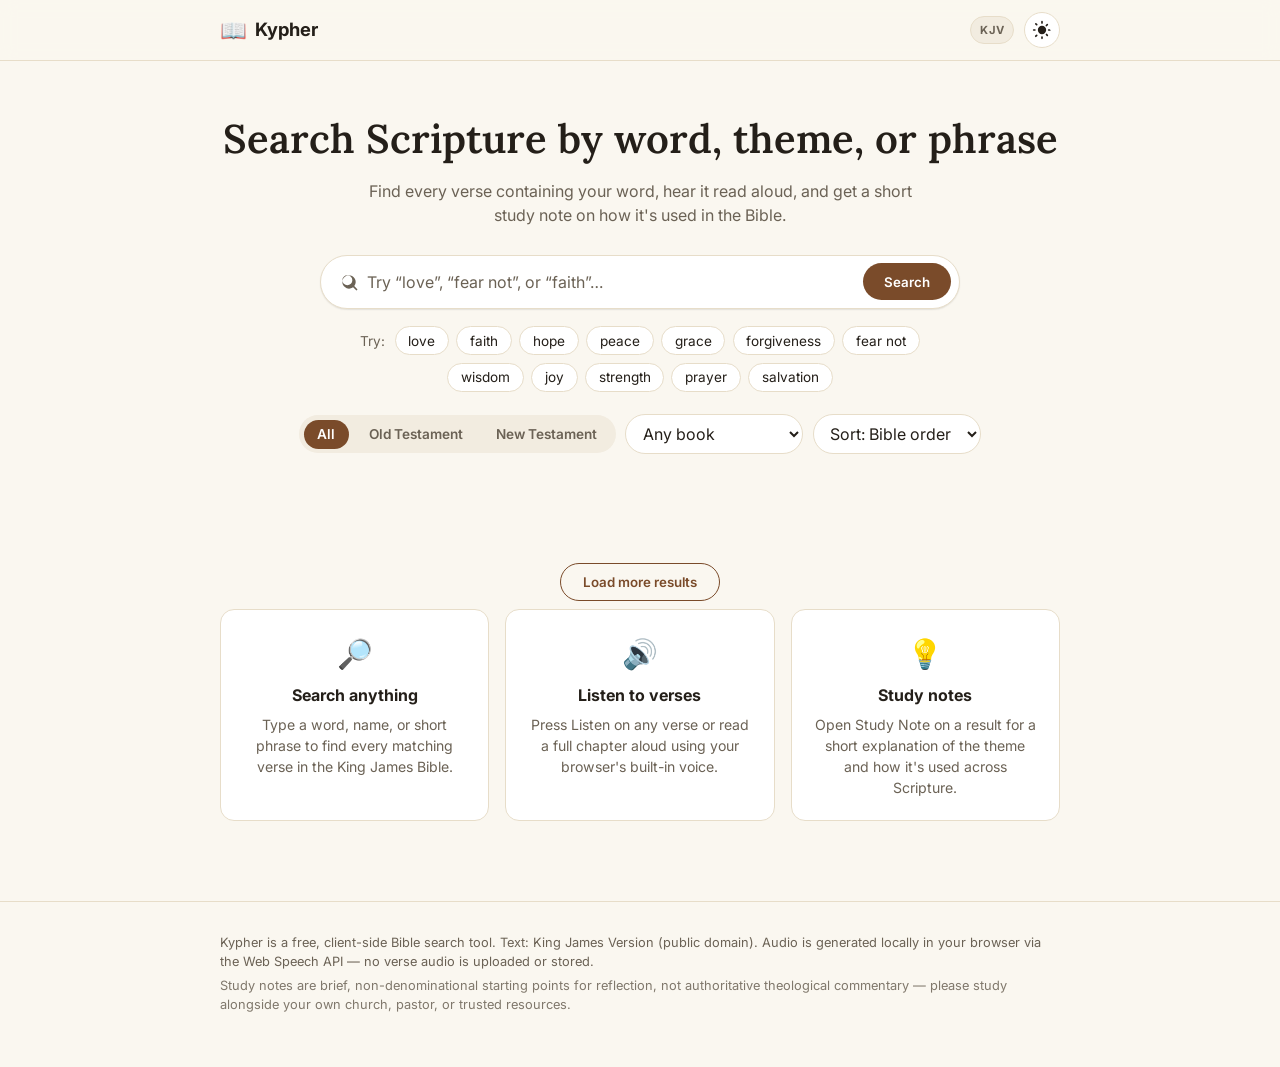
==== index.html @ ade4a8bf "Add Bible search engine web app with audio and study notes Static, client-side site: search the full" ====
<!doctype html>
<html lang="en">
<head>
<meta charset="UTF-8" />
<meta name="viewport" content="width=device-width, initial-scale=1.0" />
<title>Kypher — Bible Search, Read & Study</title>
<meta name="description" content="Search the King James Bible by word or phrase. Read verses in context, listen to them read aloud, and explore themes and study notes." />
<link rel="icon" href="data:image/svg+xml,%3Csvg xmlns='http://www.w3.org/2000/svg' viewBox='0 0 100 100'%3E%3Ctext y='.9em' font-size='90'%3E📖%3C/text%3E%3C/svg%3E" />
<link rel="preconnect" href="https://fonts.googleapis.com" />
<link rel="preconnect" href="https://fonts.gstatic.com" crossorigin />
<link href="https://fonts.googleapis.com/css2?family=Inter:wght@400;500;600;700&family=Lora:ital,wght@0,400;0,500;0,600;1,400&display=swap" rel="stylesheet" />
<link rel="stylesheet" href="styles.css" />
</head>
<body>

<header class="site-header">
  <div class="wrap header-inner">
    <a class="brand" href="#top" aria-label="Kypher home">
      <span class="brand-mark" aria-hidden="true">📖</span>
      <span class="brand-name">Kypher</span>
    </a>
    <div class="header-actions">
      <span class="kjv-badge" title="King James Version, public domain">KJV</span>
      <button id="themeToggle" class="icon-btn" type="button" aria-label="Toggle dark mode" title="Toggle dark mode">
        <svg class="icon-sun" viewBox="0 0 24 24" width="20" height="20" aria-hidden="true"><path fill="currentColor" d="M12 4.5a1 1 0 0 1-1-1V2a1 1 0 1 1 2 0v1.5a1 1 0 0 1-1 1Zm0 15a1 1 0 0 1 1 1V22a1 1 0 1 1-2 0v-1.5a1 1 0 0 1 1-1ZM4.5 12a1 1 0 0 1-1 1H2a1 1 0 1 1 0-2h1.5a1 1 0 0 1 1 1Zm18 0a1 1 0 0 1-1 1h-1.5a1 1 0 1 1 0-2H21a1 1 0 0 1 1 1ZM6.34 6.34a1 1 0 0 1-1.41 0L3.87 5.28a1 1 0 0 1 1.41-1.41l1.06 1.06a1 1 0 0 1 0 1.41Zm12.73 12.73a1 1 0 0 1-1.41 0l-1.06-1.06a1 1 0 0 1 1.41-1.41l1.06 1.06a1 1 0 0 1 0 1.41ZM6.34 17.66a1 1 0 0 1 0 1.41l-1.06 1.06a1 1 0 1 1-1.41-1.41l1.06-1.06a1 1 0 0 1 1.41 0ZM19.07 4.87a1 1 0 0 1 0 1.41l-1.06 1.06a1 1 0 1 1-1.41-1.41l1.06-1.06a1 1 0 0 1 1.41 0ZM12 7a5 5 0 1 1 0 10A5 5 0 0 1 12 7Z"/></svg>
        <svg class="icon-moon" viewBox="0 0 24 24" width="20" height="20" aria-hidden="true"><path fill="currentColor" d="M20.7 14.9a8.6 8.6 0 0 1-10.6-10.6 1 1 0 0 0-1.3-1.2A10.6 10.6 0 1 0 21.9 16.2a1 1 0 0 0-1.2-1.3Z"/></svg>
      </button>
    </div>
  </div>
</header>

<main id="top">
  <section class="hero">
    <div class="wrap">
      <h1>Search Scripture by word, theme, or phrase</h1>
      <p class="hero-sub">Find every verse containing your word, hear it read aloud, and get a short study note on how it's used in the Bible.</p>

      <form id="searchForm" class="search-bar" role="search" autocomplete="off">
        <svg class="search-icon" viewBox="0 0 24 24" width="20" height="20" aria-hidden="true"><path fill="currentColor" d="m21.71 20.29-3.4-3.39A8 8 0 1 0 16.9 18.3l3.39 3.4a1 1 0 0 0 1.42-1.41ZM4 10a6 6 0 1 1 6 6 6 6 0 0 1-6-6Z"/></svg>
        <input id="searchInput" type="text" inputmode="search" placeholder="Try “love”, “fear not”, or “faith”…" aria-label="Search the Bible" />
        <button type="button" id="clearBtn" class="clear-btn" aria-label="Clear search" hidden>✕</button>
        <button type="submit" class="search-btn">Search</button>
      </form>

      <div class="quick-tags" id="quickTags" aria-label="Popular searches">
        <span class="quick-label">Try:</span>
      </div>

      <div class="filters" id="filters">
        <div class="filter-group" role="group" aria-label="Filter by testament">
          <button class="chip is-active" data-testament="ALL" type="button">All</button>
          <button class="chip" data-testament="OT" type="button">Old Testament</button>
          <button class="chip" data-testament="NT" type="button">New Testament</button>
        </div>
        <select id="bookFilter" aria-label="Filter by book">
          <option value="">Any book</option>
        </select>
        <select id="sortOrder" aria-label="Sort results">
          <option value="canon">Sort: Bible order</option>
          <option value="relevance">Sort: Relevance</option>
        </select>
      </div>
    </div>
  </section>

  <section class="results-section">
    <div class="wrap">
      <div id="statusBar" class="status-bar" aria-live="polite"></div>
      <ol id="results" class="results-list"></ol>
      <div id="loadMoreWrap" class="load-more-wrap" hidden>
        <button id="loadMoreBtn" class="btn-outline" type="button">Load more results</button>
      </div>
      <div id="emptyState" class="empty-state" hidden>
        <p>Nothing found for that search yet.</p>
        <p class="empty-sub">Try a shorter word, check spelling, or pick one of the suggestions above.</p>
      </div>
      <div id="introState" class="intro-state">
        <div class="intro-grid">
          <div class="intro-card">
            <span class="intro-icon" aria-hidden="true">🔎</span>
            <h3>Search anything</h3>
            <p>Type a word, name, or short phrase to find every matching verse in the King James Bible.</p>
          </div>
          <div class="intro-card">
            <span class="intro-icon" aria-hidden="true">🔊</span>
            <h3>Listen to verses</h3>
            <p>Press Listen on any verse or read a full chapter aloud using your browser's built-in voice.</p>
          </div>
          <div class="intro-card">
            <span class="intro-icon" aria-hidden="true">💡</span>
            <h3>Study notes</h3>
            <p>Open Study Note on a result for a short explanation of the theme and how it's used across Scripture.</p>
          </div>
        </div>
      </div>
    </div>
  </section>
</main>

<div id="chapterModal" class="modal" hidden aria-hidden="true">
  <div class="modal-backdrop" data-close-modal></div>
  <div class="modal-panel" role="dialog" aria-modal="true" aria-labelledby="chapterModalTitle">
    <div class="modal-header">
      <h2 id="chapterModalTitle">Chapter</h2>
      <div class="modal-header-actions">
        <button id="chapterListenBtn" class="btn-small" type="button">🔊 Read chapter</button>
        <button class="icon-btn" type="button" data-close-modal aria-label="Close">✕</button>
      </div>
    </div>
    <div id="chapterModalBody" class="modal-body"></div>
  </div>
</div>

<div id="audioBar" class="audio-bar" hidden>
  <div class="wrap audio-bar-inner">
    <span class="audio-eq" aria-hidden="true"><i></i><i></i><i></i></span>
    <span id="audioBarLabel" class="audio-bar-label">Reading…</span>
    <div class="audio-bar-controls">
      <label class="rate-label">Speed
        <select id="rateSelect">
          <option value="0.8">0.8×</option>
          <option value="1" selected>1×</option>
          <option value="1.25">1.25×</option>
          <option value="1.5">1.5×</option>
        </select>
      </label>
      <button id="audioStopBtn" class="btn-small" type="button">Stop</button>
    </div>
  </div>
</div>

<footer class="site-footer">
  <div class="wrap">
    <p>Kypher is a free, client-side Bible search tool. Text: King James Version (public domain). Audio is generated locally in your browser via the Web Speech API — no verse audio is uploaded or stored.</p>
    <p class="footer-note">Study notes are brief, non-denominational starting points for reflection, not authoritative theological commentary — please study alongside your own church, pastor, or trusted resources.</p>
  </div>
</footer>

<template id="verseCardTemplate">
  <li class="verse-card">
    <div class="verse-card-head">
      <button class="verse-ref" type="button"></button>
      <span class="verse-genre"></span>
    </div>
    <p class="verse-text"></p>
    <div class="verse-actions">
      <button class="action-btn listen-btn" type="button">
        <span class="action-icon">🔊</span> Listen
      </button>
      <button class="action-btn note-btn" type="button">
        <span class="action-icon">💡</span> Study note
      </button>
      <button class="action-btn context-btn" type="button">
        <span class="action-icon">📖</span> Read chapter
      </button>
      <button class="action-btn copy-btn" type="button">
        <span class="action-icon">⧉</span> Copy
      </button>
    </div>
    <div class="verse-note" hidden></div>
  </li>
</template>

<script src="app.js"></script>
</body>
</html>
---- styles.css ----
/* ---------- Design tokens ---------- */
:root{
  --bg: #faf7f0;
  --bg-elevated: #ffffff;
  --bg-soft: #f2ece0;
  --text: #241f19;
  --text-muted: #6b6255;
  --border: #e7ddc9;
  --accent: #7a4b2a;
  --accent-strong: #5c3618;
  --accent-contrast: #ffffff;
  --highlight-bg: #f7d774;
  --highlight-text: #241f19;
  --chip-bg: #ffffff;
  --chip-active-bg: #7a4b2a;
  --chip-active-text: #ffffff;
  --shadow-sm: 0 1px 2px rgba(36,31,25,0.06), 0 1px 1px rgba(36,31,25,0.04);
  --shadow-md: 0 8px 24px rgba(36,31,25,0.08);
  --radius-sm: 8px;
  --radius-md: 14px;
  --radius-lg: 20px;
  --font-ui: 'Inter', system-ui, -apple-system, Segoe UI, sans-serif;
  --font-serif: 'Lora', Georgia, 'Times New Roman', serif;
}

:root[data-theme="dark"]{
  --bg: #17140f;
  --bg-elevated: #211c15;
  --bg-soft: #2a2318;
  --text: #f2ead9;
  --text-muted: #b6ab97;
  --border: #3a3123;
  --accent: #e0a95f;
  --accent-strong: #f0c37f;
  --accent-contrast: #221a0f;
  --highlight-bg: #a9762a;
  --highlight-text: #fff7e8;
  --chip-bg: #241f16;
  --chip-active-bg: #e0a95f;
  --chip-active-text: #221a0f;
  --shadow-sm: 0 1px 2px rgba(0,0,0,0.3);
  --shadow-md: 0 8px 24px rgba(0,0,0,0.4);
}

@media (prefers-color-scheme: dark){
  :root:not([data-theme="light"]){
    --bg: #17140f;
    --bg-elevated: #211c15;
    --bg-soft: #2a2318;
    --text: #f2ead9;
    --text-muted: #b6ab97;
    --border: #3a3123;
    --accent: #e0a95f;
    --accent-strong: #f0c37f;
    --accent-contrast: #221a0f;
    --highlight-bg: #a9762a;
    --highlight-text: #fff7e8;
    --chip-bg: #241f16;
    --chip-active-bg: #e0a95f;
    --chip-active-text: #221a0f;
    --shadow-sm: 0 1px 2px rgba(0,0,0,0.3);
    --shadow-md: 0 8px 24px rgba(0,0,0,0.4);
  }
}

*, *::before, *::after{ box-sizing: border-box; }
html{ color-scheme: light dark; }
body{
  margin: 0;
  background: var(--bg);
  color: var(--text);
  font-family: var(--font-ui);
  line-height: 1.5;
  -webkit-font-smoothing: antialiased;
}
.wrap{ max-width: 880px; margin: 0 auto; padding: 0 20px; }
img, svg{ display:block; }
button{ font-family: inherit; }
select, input{ font-family: inherit; font-size: inherit; color: inherit; }

/* ---------- Header ---------- */
.site-header{
  position: sticky; top:0; z-index: 40;
  background: color-mix(in srgb, var(--bg) 88%, transparent);
  backdrop-filter: saturate(160%) blur(8px);
  border-bottom: 1px solid var(--border);
}
.header-inner{ display:flex; align-items:center; justify-content:space-between; height: 60px; }
.brand{ display:flex; align-items:center; gap:.5rem; text-decoration:none; color:var(--text); font-weight:700; font-size:1.15rem; }
.brand-mark{ font-size:1.35rem; }
.header-actions{ display:flex; align-items:center; gap:.6rem; }
.kjv-badge{
  font-size: .7rem; font-weight:700; letter-spacing:.04em;
  background: var(--bg-soft); color: var(--text-muted);
  padding: .3rem .55rem; border-radius: 999px; border:1px solid var(--border);
}
.icon-btn{
  display:inline-flex; align-items:center; justify-content:center;
  width:36px; height:36px; border-radius:999px; border:1px solid var(--border);
  background: var(--bg-elevated); color: var(--text); cursor:pointer;
}
.icon-btn:hover{ background: var(--bg-soft); }
.icon-moon{ display:none; }
:root[data-theme="dark"] .icon-sun{ display:none; }
:root[data-theme="dark"] .icon-moon{ display:block; }
@media (prefers-color-scheme: dark){
  :root:not([data-theme="light"]) .icon-sun{ display:none; }
  :root:not([data-theme="light"]) .icon-moon{ display:block; }
}

/* ---------- Hero ---------- */
.hero{ padding: 3rem 0 1.75rem; text-align:center; }
.hero h1{
  font-family: var(--font-serif);
  font-size: clamp(1.7rem, 4vw, 2.5rem);
  margin: 0 0 .6rem;
  font-weight:600;
}
.hero-sub{ color: var(--text-muted); max-width: 560px; margin: 0 auto 1.75rem; }

.search-bar{
  display:flex; align-items:center; gap:.5rem;
  background: var(--bg-elevated); border: 1.5px solid var(--border);
  border-radius: 999px; padding: .4rem .5rem .4rem 1.1rem;
  max-width: 640px; margin: 0 auto; box-shadow: var(--shadow-sm);
  transition: border-color .15s, box-shadow .15s;
}
.search-bar:focus-within{ border-color: var(--accent); box-shadow: 0 0 0 4px color-mix(in srgb, var(--accent) 18%, transparent); }
.search-icon{ color: var(--text-muted); flex-shrink:0; }
#searchInput{
  flex:1; border:none; outline:none; background:transparent; color:var(--text);
  font-size: 1rem; padding: .6rem 0; min-width: 0;
}
#searchInput::placeholder{ color: var(--text-muted); }
.clear-btn{
  border:none; background:var(--bg-soft); color:var(--text-muted); cursor:pointer;
  width:26px; height:26px; border-radius:999px; flex-shrink:0; font-size:.8rem;
}
.search-btn{
  border:none; background: var(--accent); color: var(--accent-contrast);
  font-weight:600; padding: .65rem 1.3rem; border-radius:999px; cursor:pointer;
  flex-shrink:0; transition: background .15s, transform .1s;
}
.search-btn:hover{ background: var(--accent-strong); }
.search-btn:active{ transform: scale(.97); }

.quick-tags{
  display:flex; flex-wrap:wrap; gap:.45rem; justify-content:center;
  align-items:center; margin: 1.1rem auto 0; max-width: 640px;
}
.quick-label{ color: var(--text-muted); font-size:.85rem; margin-right:.15rem; }
.tag-btn{
  border:1px solid var(--border); background: var(--chip-bg); color: var(--text);
  padding: .35rem .8rem; border-radius:999px; font-size:.85rem; cursor:pointer;
  transition: background .15s, border-color .15s;
}
.tag-btn:hover{ border-color: var(--accent); }

.filters{
  display:flex; flex-wrap:wrap; gap:.6rem; justify-content:center; align-items:center;
  margin-top: 1.4rem;
}
.filter-group{ display:flex; gap:.4rem; background: var(--bg-soft); padding:.3rem; border-radius:999px; }
.chip{
  border:none; background:transparent; color: var(--text-muted); font-size:.85rem; font-weight:600;
  padding: .4rem .85rem; border-radius:999px; cursor:pointer; transition: background .15s, color .15s;
}
.chip.is-active{ background: var(--chip-active-bg); color: var(--chip-active-text); }
#bookFilter, #sortOrder{
  border:1px solid var(--border); background:var(--bg-elevated); color:var(--text);
  padding:.5rem .8rem; border-radius:999px; cursor:pointer;
}

/* ---------- Results ---------- */
.results-section{ padding: 1.5rem 0 5rem; min-height: 40vh; }
.status-bar{ color: var(--text-muted); font-size:.9rem; margin-bottom: 1rem; min-height:1.2em; }
.results-list{ list-style:none; margin:0; padding:0; display:flex; flex-direction:column; gap: .9rem; }

.verse-card{
  background: var(--bg-elevated); border:1px solid var(--border); border-radius: var(--radius-md);
  padding: 1.1rem 1.2rem; box-shadow: var(--shadow-sm);
}
.verse-card-head{ display:flex; align-items:center; justify-content:space-between; gap:.5rem; margin-bottom:.4rem; flex-wrap:wrap; }
.verse-ref{
  border:none; background:none; cursor:pointer; padding:0; color: var(--accent);
  font-weight:700; font-size: .95rem; text-decoration:none;
}
.verse-ref:hover{ text-decoration: underline; }
.verse-genre{
  font-size:.7rem; color: var(--text-muted); background: var(--bg-soft);
  padding: .15rem .55rem; border-radius:999px; border:1px solid var(--border);
}
.verse-text{
  font-family: var(--font-serif); font-size: 1.08rem; line-height:1.65; margin: 0 0 .85rem;
}
.verse-text mark{
  background: var(--highlight-bg); color: var(--highlight-text);
  padding: .05em .1em; border-radius: 3px;
}
.verse-actions{ display:flex; flex-wrap:wrap; gap:.5rem; }
.action-btn{
  display:inline-flex; align-items:center; gap:.35rem;
  border:1px solid var(--border); background: var(--bg-soft); color: var(--text);
  padding: .4rem .75rem; border-radius:999px; font-size:.82rem; cursor:pointer;
  transition: background .15s, border-color .15s;
}
.action-btn:hover{ border-color: var(--accent); }
.action-btn.is-active{ background: var(--accent); color: var(--accent-contrast); border-color: var(--accent); }
.action-icon{ font-size: .95em; }

.verse-note{
  margin-top: .9rem; padding: .9rem 1rem; border-radius: var(--radius-sm);
  background: var(--bg-soft); border:1px solid var(--border); font-size:.9rem;
}
.verse-note h4{ margin:0 0 .3rem; font-size:.85rem; text-transform:uppercase; letter-spacing:.03em; color: var(--accent); }
.verse-note p{ margin:.25rem 0; color: var(--text); }
.verse-note .note-crossrefs{ margin-top:.5rem; font-size:.82rem; color: var(--text-muted); }
.verse-note .note-crossrefs button{
  border:none; background:none; color:var(--accent); cursor:pointer; padding:0; font:inherit; text-decoration:underline; margin-right:.5rem;
}

.load-more-wrap{ display:flex; justify-content:center; margin-top: 1.5rem; }
.btn-outline{
  border:1.5px solid var(--accent); background:transparent; color: var(--accent);
  font-weight:600; padding:.6rem 1.4rem; border-radius:999px; cursor:pointer;
}
.btn-outline:hover{ background: color-mix(in srgb, var(--accent) 10%, transparent); }

.empty-state{ text-align:center; padding: 3rem 1rem; color: var(--text-muted); }
.empty-state p{ margin:.25rem 0; }
.empty-sub{ font-size:.9rem; }

.intro-grid{ display:grid; grid-template-columns: repeat(3, 1fr); gap: 1rem; margin-top: .5rem; }
.intro-card{
  background: var(--bg-elevated); border:1px solid var(--border); border-radius: var(--radius-md);
  padding: 1.4rem 1.2rem; text-align:center;
}
.intro-icon{ font-size: 1.8rem; display:block; margin-bottom:.5rem; }
.intro-card h3{ margin:.2rem 0 .4rem; font-size: 1rem; }
.intro-card p{ margin:0; color: var(--text-muted); font-size: .88rem; line-height:1.5; }
@media (max-width: 700px){
  .intro-grid{ grid-template-columns: 1fr; }
}

/* ---------- Modal ---------- */
.modal{ position: fixed; inset:0; z-index:60; display:flex; align-items:flex-end; justify-content:center; }
.modal[hidden]{ display:none; }
@media (min-width: 640px){ .modal{ align-items:center; } }
.modal-backdrop{ position:absolute; inset:0; background: rgba(20,16,10,0.5); }
.modal-panel{
  position:relative; background: var(--bg-elevated); width:100%; max-width: 680px;
  max-height: 85vh; border-radius: var(--radius-lg) var(--radius-lg) 0 0; overflow:hidden;
  display:flex; flex-direction:column; box-shadow: var(--shadow-md);
  animation: modal-in .18s ease-out;
}
@media (min-width: 640px){ .modal-panel{ border-radius: var(--radius-lg); max-height: 80vh; } }
@keyframes modal-in{ from{ opacity:0; transform: translateY(16px); } to{ opacity:1; transform:none; } }
.modal-header{
  display:flex; align-items:center; justify-content:space-between; gap:.5rem;
  padding: 1rem 1.2rem; border-bottom: 1px solid var(--border);
}
.modal-header h2{ margin:0; font-family: var(--font-serif); font-size:1.2rem; }
.modal-header-actions{ display:flex; align-items:center; gap:.5rem; }
.modal-body{ padding: 1.2rem; overflow-y:auto; font-family: var(--font-serif); font-size:1.05rem; line-height:1.75; }
.modal-body .cv{ margin-right:.4em; }
.modal-body .cv sup{ font-family: var(--font-ui); color: var(--text-muted); font-size:.68em; margin-right:.15em; }
.modal-body .cv.is-target mark{ background: var(--highlight-bg); color: var(--highlight-text); border-radius:3px; padding:.05em .1em; }
.btn-small{
  border:1px solid var(--border); background: var(--bg-soft); color: var(--text);
  padding:.4rem .75rem; border-radius:999px; font-size:.8rem; cursor:pointer;
}
.btn-small:hover{ border-color: var(--accent); }

/* ---------- Audio bar ---------- */
.audio-bar{
  position: fixed; left:0; right:0; bottom:0; z-index:50;
  background: var(--accent-strong); color: var(--accent-contrast);
  box-shadow: 0 -4px 16px rgba(0,0,0,0.15);
}
.audio-bar-inner{ display:flex; align-items:center; gap:.8rem; padding: .7rem 20px; }
.audio-eq{ display:inline-flex; align-items:flex-end; gap:2px; height:16px; }
.audio-eq i{ width:3px; background: currentColor; border-radius:2px; animation: eq 0.9s ease-in-out infinite; }
.audio-eq i:nth-child(1){ height:60%; animation-delay:0s; }
.audio-eq i:nth-child(2){ height:100%; animation-delay:.15s; }
.audio-eq i:nth-child(3){ height:40%; animation-delay:.3s; }
@keyframes eq{ 0%,100%{ transform: scaleY(.4); } 50%{ transform: scaleY(1); } }
.audio-bar-label{ flex:1; font-size:.9rem; font-weight:600; white-space:nowrap; overflow:hidden; text-overflow:ellipsis; }
.audio-bar-controls{ display:flex; align-items:center; gap:.7rem; }
.rate-label{ font-size:.8rem; display:flex; align-items:center; gap:.35rem; }
.rate-label select{ border:none; border-radius:6px; padding:.2rem .4rem; }
.audio-bar-controls .btn-small{ background: rgba(255,255,255,0.18); color: inherit; border-color: transparent; }

/* ---------- Footer ---------- */
.site-footer{ border-top:1px solid var(--border); padding: 1.6rem 0 3rem; color: var(--text-muted); font-size:.8rem; }
.site-footer p{ margin:.3rem 0; }
.footer-note{ opacity:.85; }

/* ---------- Misc ---------- */
@media (max-width: 480px){
  .search-bar{ padding-left:.8rem; }
  .search-btn{ padding:.6rem 1rem; }
  .verse-actions{ gap:.4rem; }
  .action-btn{ padding:.35rem .6rem; font-size:.78rem; }
}
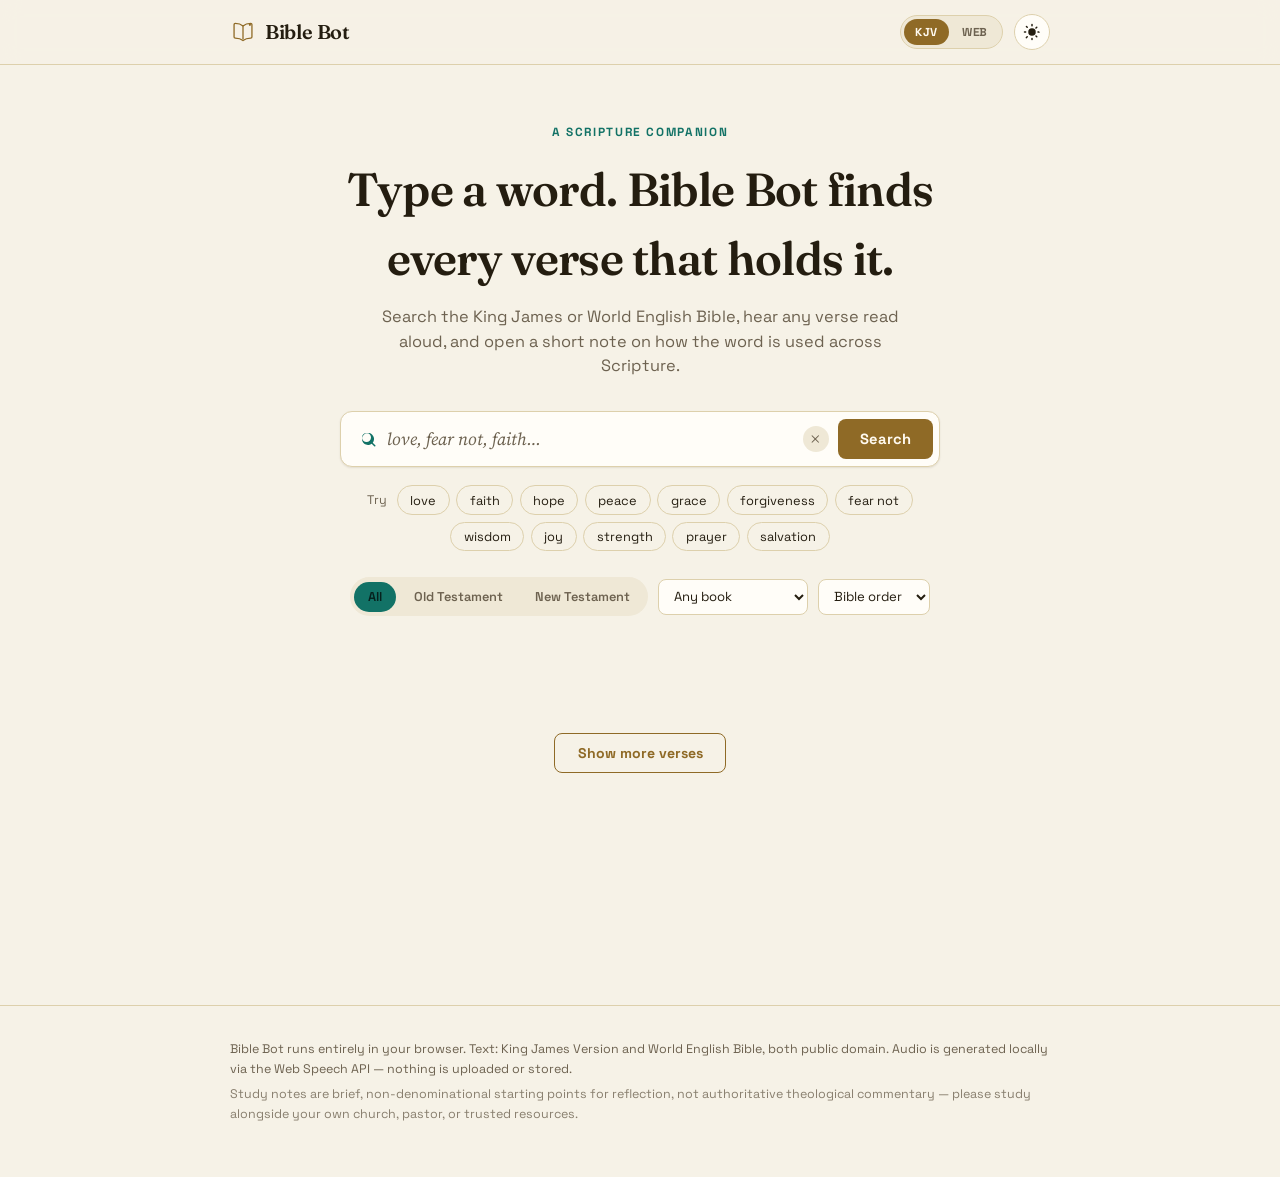
==== commit c7b78dab: "Rebrand to Bible Bot, add WEB translation, redesign UI - Add a translation switcher (KJV / World Eng" ====
--- a/index.html
+++ b/index.html
@@ -3,27 +3,32 @@
 <head>
 <meta charset="UTF-8" />
 <meta name="viewport" content="width=device-width, initial-scale=1.0" />
-<title>Kypher — Bible Search, Read & Study</title>
-<meta name="description" content="Search the King James Bible by word or phrase. Read verses in context, listen to them read aloud, and explore themes and study notes." />
+<title>Bible Bot — Search Scripture, Listen, Understand</title>
+<meta name="description" content="Search the Bible by word or phrase in KJV or WEB. Read verses in context, listen with text-to-speech, and open a study note on the theme behind the word." />
 <link rel="icon" href="data:image/svg+xml,%3Csvg xmlns='http://www.w3.org/2000/svg' viewBox='0 0 100 100'%3E%3Ctext y='.9em' font-size='90'%3E📖%3C/text%3E%3C/svg%3E" />
 <link rel="preconnect" href="https://fonts.googleapis.com" />
 <link rel="preconnect" href="https://fonts.gstatic.com" crossorigin />
-<link href="https://fonts.googleapis.com/css2?family=Inter:wght@400;500;600;700&family=Lora:ital,wght@0,400;0,500;0,600;1,400&display=swap" rel="stylesheet" />
+<link href="https://fonts.googleapis.com/css2?family=Fraunces:ital,wght@0,600;1,500&family=Source+Serif+4:ital,wght@0,400;1,400&family=Space+Grotesk:wght@500;700&display=swap" rel="stylesheet" />
 <link rel="stylesheet" href="styles.css" />
 </head>
 <body>
 
 <header class="site-header">
   <div class="wrap header-inner">
-    <a class="brand" href="#top" aria-label="Kypher home">
-      <span class="brand-mark" aria-hidden="true">📖</span>
-      <span class="brand-name">Kypher</span>
+    <a class="brand" href="#top" aria-label="Bible Bot home">
+      <span class="brand-mark" aria-hidden="true">
+        <svg viewBox="0 0 32 32" width="26" height="26"><path d="M16 8.5c-2.4-2-6-3-9.5-3-1 0-1.5.4-1.5 1.2v15.6c0 .8.6 1.2 1.5 1.2 3.5 0 7.1 1 9.5 3 2.4-2 6-3 9.5-3 .9 0 1.5-.4 1.5-1.2V6.7c0-.8-.5-1.2-1.5-1.2-3.5 0-7.1 1-9.5 3Z" fill="none" stroke="currentColor" stroke-width="1.6" stroke-linejoin="round"/><path d="M16 8.5v16.4" stroke="currentColor" stroke-width="1.6"/><circle cx="24.5" cy="7.2" r="1.4" fill="currentColor"/></svg>
+      </span>
+      <span class="brand-name">Bible Bot</span>
     </a>
     <div class="header-actions">
-      <span class="kjv-badge" title="King James Version, public domain">KJV</span>
+      <div class="translation-toggle" id="translationToggle" role="group" aria-label="Choose translation">
+        <button class="tt-btn is-active" data-translation="kjv" type="button">KJV</button>
+        <button class="tt-btn" data-translation="web" type="button">WEB</button>
+      </div>
       <button id="themeToggle" class="icon-btn" type="button" aria-label="Toggle dark mode" title="Toggle dark mode">
-        <svg class="icon-sun" viewBox="0 0 24 24" width="20" height="20" aria-hidden="true"><path fill="currentColor" d="M12 4.5a1 1 0 0 1-1-1V2a1 1 0 1 1 2 0v1.5a1 1 0 0 1-1 1Zm0 15a1 1 0 0 1 1 1V22a1 1 0 1 1-2 0v-1.5a1 1 0 0 1 1-1ZM4.5 12a1 1 0 0 1-1 1H2a1 1 0 1 1 0-2h1.5a1 1 0 0 1 1 1Zm18 0a1 1 0 0 1-1 1h-1.5a1 1 0 1 1 0-2H21a1 1 0 0 1 1 1ZM6.34 6.34a1 1 0 0 1-1.41 0L3.87 5.28a1 1 0 0 1 1.41-1.41l1.06 1.06a1 1 0 0 1 0 1.41Zm12.73 12.73a1 1 0 0 1-1.41 0l-1.06-1.06a1 1 0 0 1 1.41-1.41l1.06 1.06a1 1 0 0 1 0 1.41ZM6.34 17.66a1 1 0 0 1 0 1.41l-1.06 1.06a1 1 0 1 1-1.41-1.41l1.06-1.06a1 1 0 0 1 1.41 0ZM19.07 4.87a1 1 0 0 1 0 1.41l-1.06 1.06a1 1 0 1 1-1.41-1.41l1.06-1.06a1 1 0 0 1 1.41 0ZM12 7a5 5 0 1 1 0 10A5 5 0 0 1 12 7Z"/></svg>
-        <svg class="icon-moon" viewBox="0 0 24 24" width="20" height="20" aria-hidden="true"><path fill="currentColor" d="M20.7 14.9a8.6 8.6 0 0 1-10.6-10.6 1 1 0 0 0-1.3-1.2A10.6 10.6 0 1 0 21.9 16.2a1 1 0 0 0-1.2-1.3Z"/></svg>
+        <svg class="icon-sun" viewBox="0 0 24 24" width="18" height="18" aria-hidden="true"><path fill="currentColor" d="M12 4.5a1 1 0 0 1-1-1V2a1 1 0 1 1 2 0v1.5a1 1 0 0 1-1 1Zm0 15a1 1 0 0 1 1 1V22a1 1 0 1 1-2 0v-1.5a1 1 0 0 1 1-1ZM4.5 12a1 1 0 0 1-1 1H2a1 1 0 1 1 0-2h1.5a1 1 0 0 1 1 1Zm18 0a1 1 0 0 1-1 1h-1.5a1 1 0 1 1 0-2H21a1 1 0 0 1 1 1ZM6.34 6.34a1 1 0 0 1-1.41 0L3.87 5.28a1 1 0 0 1 1.41-1.41l1.06 1.06a1 1 0 0 1 0 1.41Zm12.73 12.73a1 1 0 0 1-1.41 0l-1.06-1.06a1 1 0 0 1 1.41-1.41l1.06 1.06a1 1 0 0 1 0 1.41ZM6.34 17.66a1 1 0 0 1 0 1.41l-1.06 1.06a1 1 0 1 1-1.41-1.41l1.06-1.06a1 1 0 0 1 1.41 0ZM19.07 4.87a1 1 0 0 1 0 1.41l-1.06 1.06a1 1 0 1 1-1.41-1.41l1.06-1.06a1 1 0 0 1 1.41 0ZM12 7a5 5 0 1 1 0 10A5 5 0 0 1 12 7Z"/></svg>
+        <svg class="icon-moon" viewBox="0 0 24 24" width="18" height="18" aria-hidden="true"><path fill="currentColor" d="M20.7 14.9a8.6 8.6 0 0 1-10.6-10.6 1 1 0 0 0-1.3-1.2A10.6 10.6 0 1 0 21.9 16.2a1 1 0 0 0-1.2-1.3Z"/></svg>
       </button>
     </div>
   </div>
@@ -32,18 +37,21 @@
 <main id="top">
   <section class="hero">
     <div class="wrap">
-      <h1>Search Scripture by word, theme, or phrase</h1>
-      <p class="hero-sub">Find every verse containing your word, hear it read aloud, and get a short study note on how it's used in the Bible.</p>
+      <p class="eyebrow">A scripture companion</p>
+      <h1>Type a word. Bible Bot finds every verse that holds it.</h1>
+      <p class="hero-sub">Search the King James or World English Bible, hear any verse read aloud, and open a short note on how the word is used across Scripture.</p>
 
       <form id="searchForm" class="search-bar" role="search" autocomplete="off">
-        <svg class="search-icon" viewBox="0 0 24 24" width="20" height="20" aria-hidden="true"><path fill="currentColor" d="m21.71 20.29-3.4-3.39A8 8 0 1 0 16.9 18.3l3.39 3.4a1 1 0 0 0 1.42-1.41ZM4 10a6 6 0 1 1 6 6 6 6 0 0 1-6-6Z"/></svg>
-        <input id="searchInput" type="text" inputmode="search" placeholder="Try “love”, “fear not”, or “faith”…" aria-label="Search the Bible" />
-        <button type="button" id="clearBtn" class="clear-btn" aria-label="Clear search" hidden>✕</button>
+        <svg class="search-icon" viewBox="0 0 24 24" width="18" height="18" aria-hidden="true"><path fill="currentColor" d="m21.71 20.29-3.4-3.39A8 8 0 1 0 16.9 18.3l3.39 3.4a1 1 0 0 0 1.42-1.41ZM4 10a6 6 0 1 1 6 6 6 6 0 0 1-6-6Z"/></svg>
+        <input id="searchInput" type="text" inputmode="search" placeholder="love, fear not, faith…" aria-label="Search the Bible" />
+        <button type="button" id="clearBtn" class="clear-btn" aria-label="Clear search" hidden>
+          <svg viewBox="0 0 24 24" width="12" height="12"><path fill="currentColor" d="M18.3 5.71 12 12l6.3 6.29-1.41 1.42L10.59 13.4 4.3 19.71 2.88 18.3 9.17 12 2.88 5.71 4.3 4.29l6.29 6.3 6.3-6.3z"/></svg>
+        </button>
         <button type="submit" class="search-btn">Search</button>
       </form>
 
       <div class="quick-tags" id="quickTags" aria-label="Popular searches">
-        <span class="quick-label">Try:</span>
+        <span class="quick-label">Try</span>
       </div>
 
       <div class="filters" id="filters">
@@ -56,8 +64,8 @@
           <option value="">Any book</option>
         </select>
         <select id="sortOrder" aria-label="Sort results">
-          <option value="canon">Sort: Bible order</option>
-          <option value="relevance">Sort: Relevance</option>
+          <option value="canon">Bible order</option>
+          <option value="relevance">Relevance</option>
         </select>
       </div>
     </div>
@@ -68,30 +76,11 @@
       <div id="statusBar" class="status-bar" aria-live="polite"></div>
       <ol id="results" class="results-list"></ol>
       <div id="loadMoreWrap" class="load-more-wrap" hidden>
-        <button id="loadMoreBtn" class="btn-outline" type="button">Load more results</button>
+        <button id="loadMoreBtn" class="btn-outline" type="button">Show more verses</button>
       </div>
       <div id="emptyState" class="empty-state" hidden>
-        <p>Nothing found for that search yet.</p>
-        <p class="empty-sub">Try a shorter word, check spelling, or pick one of the suggestions above.</p>
-      </div>
-      <div id="introState" class="intro-state">
-        <div class="intro-grid">
-          <div class="intro-card">
-            <span class="intro-icon" aria-hidden="true">🔎</span>
-            <h3>Search anything</h3>
-            <p>Type a word, name, or short phrase to find every matching verse in the King James Bible.</p>
-          </div>
-          <div class="intro-card">
-            <span class="intro-icon" aria-hidden="true">🔊</span>
-            <h3>Listen to verses</h3>
-            <p>Press Listen on any verse or read a full chapter aloud using your browser's built-in voice.</p>
-          </div>
-          <div class="intro-card">
-            <span class="intro-icon" aria-hidden="true">💡</span>
-            <h3>Study notes</h3>
-            <p>Open Study Note on a result for a short explanation of the theme and how it's used across Scripture.</p>
-          </div>
-        </div>
+        <p>Nothing turned up for that search.</p>
+        <p class="empty-sub">Try a shorter word, check the spelling, or pick one of the suggestions above.</p>
       </div>
     </div>
   </section>
@@ -103,8 +92,13 @@
     <div class="modal-header">
       <h2 id="chapterModalTitle">Chapter</h2>
       <div class="modal-header-actions">
-        <button id="chapterListenBtn" class="btn-small" type="button">🔊 Read chapter</button>
-        <button class="icon-btn" type="button" data-close-modal aria-label="Close">✕</button>
+        <button id="chapterListenBtn" class="btn-small" type="button">
+          <svg viewBox="0 0 24 24" width="14" height="14" aria-hidden="true"><path fill="currentColor" d="M3 10v4h4l5 5V5L7 10H3Zm13.5 2a4.5 4.5 0 0 0-2.5-4v8a4.5 4.5 0 0 0 2.5-4Zm-2.5-8.77v2.06a7 7 0 0 1 0 13.42v2.06a9 9 0 0 0 0-17.54Z"/></svg>
+          <span class="label">Read chapter</span>
+        </button>
+        <button class="icon-btn" type="button" data-close-modal aria-label="Close">
+          <svg viewBox="0 0 24 24" width="16" height="16"><path fill="currentColor" d="M18.3 5.71 12 12l6.3 6.29-1.41 1.42L10.59 13.4 4.3 19.71 2.88 18.3 9.17 12 2.88 5.71 4.3 4.29l6.29 6.3 6.3-6.3z"/></svg>
+        </button>
       </div>
     </div>
     <div id="chapterModalBody" class="modal-body"></div>
@@ -131,7 +125,7 @@
 
 <footer class="site-footer">
   <div class="wrap">
-    <p>Kypher is a free, client-side Bible search tool. Text: King James Version (public domain). Audio is generated locally in your browser via the Web Speech API — no verse audio is uploaded or stored.</p>
+    <p>Bible Bot runs entirely in your browser. Text: King James Version and World English Bible, both public domain. Audio is generated locally via the Web Speech API — nothing is uploaded or stored.</p>
     <p class="footer-note">Study notes are brief, non-denominational starting points for reflection, not authoritative theological commentary — please study alongside your own church, pastor, or trusted resources.</p>
   </div>
 </footer>
@@ -145,16 +139,20 @@
     <p class="verse-text"></p>
     <div class="verse-actions">
       <button class="action-btn listen-btn" type="button">
-        <span class="action-icon">🔊</span> Listen
+        <svg class="action-icon" viewBox="0 0 24 24" width="15" height="15" aria-hidden="true"><path fill="currentColor" d="M3 10v4h4l5 5V5L7 10H3Zm13.5 2a4.5 4.5 0 0 0-2.5-4v8a4.5 4.5 0 0 0 2.5-4Z"/></svg>
+        <span class="label">Listen</span>
       </button>
       <button class="action-btn note-btn" type="button">
-        <span class="action-icon">💡</span> Study note
+        <svg class="action-icon" viewBox="0 0 24 24" width="15" height="15" aria-hidden="true"><path fill="currentColor" d="M12 2 3 7v10l9 5 9-5V7l-9-5Zm0 2.3L18.5 8 12 11.7 5.5 8 12 4.3ZM5 9.7l6 3.4v6.8l-6-3.4V9.7Zm14 6.8-6 3.4v-6.8l6-3.4v6.8Z"/></svg>
+        <span class="label">Study note</span>
       </button>
       <button class="action-btn context-btn" type="button">
-        <span class="action-icon">📖</span> Read chapter
+        <svg class="action-icon" viewBox="0 0 24 24" width="15" height="15" aria-hidden="true"><path fill="none" stroke="currentColor" stroke-width="1.6" stroke-linejoin="round" d="M12 6.2c-1.8-1.4-4.4-2.2-7-2.2-.7 0-1 .3-1 .9v11.6c0 .6.3.9 1 .9 2.6 0 5.2.8 7 2.2 1.8-1.4 4.4-2.2 7-2.2.7 0 1-.3 1-.9V4.9c0-.6-.3-.9-1-.9-2.6 0-5.2.8-7 2.2Z"/><path stroke="currentColor" stroke-width="1.6" d="M12 6.2v12.4"/></svg>
+        <span class="label">Read chapter</span>
       </button>
       <button class="action-btn copy-btn" type="button">
-        <span class="action-icon">⧉</span> Copy
+        <svg class="action-icon" viewBox="0 0 24 24" width="15" height="15" aria-hidden="true"><path fill="currentColor" d="M15.5 3h-8A1.5 1.5 0 0 0 6 4.5v12A1.5 1.5 0 0 0 7.5 18h8a1.5 1.5 0 0 0 1.5-1.5v-12A1.5 1.5 0 0 0 15.5 3Zm0 13.5h-8v-12h8v12ZM4 7.5v13A1.5 1.5 0 0 0 5.5 22h9v-1.5h-9v-13H4Z"/></svg>
+        <span class="label">Copy</span>
       </button>
     </div>
     <div class="verse-note" hidden></div>
--- a/styles.css
+++ b/styles.css
@@ -1,70 +1,77 @@
-/* ---------- Design tokens ---------- */
+/* =========================================================
+   Bible Bot — design tokens
+   Concept: "illuminated terminal" — ancient manuscript ink
+   and gold leaf, read by a quietly intelligent companion
+   (signal teal). Dark ground is the primary expression;
+   light ground gets the same care, not an inversion.
+   ========================================================= */
 :root{
-  --bg: #faf7f0;
-  --bg-elevated: #ffffff;
-  --bg-soft: #f2ece0;
-  --text: #241f19;
-  --text-muted: #6b6255;
-  --border: #e7ddc9;
-  --accent: #7a4b2a;
-  --accent-strong: #5c3618;
-  --accent-contrast: #ffffff;
-  --highlight-bg: #f7d774;
-  --highlight-text: #241f19;
-  --chip-bg: #ffffff;
-  --chip-active-bg: #7a4b2a;
-  --chip-active-text: #ffffff;
-  --shadow-sm: 0 1px 2px rgba(36,31,25,0.06), 0 1px 1px rgba(36,31,25,0.04);
-  --shadow-md: 0 8px 24px rgba(36,31,25,0.08);
+  --bg: #12131c;
+  --bg-elevated: #1a1c2a;
+  --bg-soft: #20222f;
+  --bg-soft-2: #262838;
+  --border: #2c2f42;
+  --text: #ece7d9;
+  --text-muted: #9d97ab;
+  --gold: #cda45e;
+  --gold-strong: #e7c584;
+  --gold-contrast: #1a1204;
+  --signal: #5fd0c4;
+  --signal-strong: #85e4d9;
+  --highlight-bg: #cda45e;
+  --highlight-text: #1a1204;
+  --shadow-sm: 0 1px 2px rgba(0,0,0,0.35);
+  --shadow-md: 0 16px 40px rgba(0,0,0,0.45);
   --radius-sm: 8px;
-  --radius-md: 14px;
-  --radius-lg: 20px;
-  --font-ui: 'Inter', system-ui, -apple-system, Segoe UI, sans-serif;
-  --font-serif: 'Lora', Georgia, 'Times New Roman', serif;
-}
-
-:root[data-theme="dark"]{
-  --bg: #17140f;
-  --bg-elevated: #211c15;
-  --bg-soft: #2a2318;
-  --text: #f2ead9;
-  --text-muted: #b6ab97;
-  --border: #3a3123;
-  --accent: #e0a95f;
-  --accent-strong: #f0c37f;
-  --accent-contrast: #221a0f;
-  --highlight-bg: #a9762a;
-  --highlight-text: #fff7e8;
-  --chip-bg: #241f16;
-  --chip-active-bg: #e0a95f;
-  --chip-active-text: #221a0f;
-  --shadow-sm: 0 1px 2px rgba(0,0,0,0.3);
-  --shadow-md: 0 8px 24px rgba(0,0,0,0.4);
-}
-
-@media (prefers-color-scheme: dark){
-  :root:not([data-theme="light"]){
-    --bg: #17140f;
-    --bg-elevated: #211c15;
-    --bg-soft: #2a2318;
-    --text: #f2ead9;
-    --text-muted: #b6ab97;
-    --border: #3a3123;
-    --accent: #e0a95f;
-    --accent-strong: #f0c37f;
-    --accent-contrast: #221a0f;
-    --highlight-bg: #a9762a;
-    --highlight-text: #fff7e8;
-    --chip-bg: #241f16;
-    --chip-active-bg: #e0a95f;
-    --chip-active-text: #221a0f;
-    --shadow-sm: 0 1px 2px rgba(0,0,0,0.3);
-    --shadow-md: 0 8px 24px rgba(0,0,0,0.4);
+  --radius-md: 12px;
+  --radius-lg: 18px;
+  --font-display: 'Fraunces', Georgia, 'Times New Roman', serif;
+  --font-body: 'Source Serif 4', Georgia, 'Times New Roman', serif;
+  --font-ui: 'Space Grotesk', system-ui, -apple-system, Segoe UI, sans-serif;
+}
+
+:root[data-theme="light"]{
+  --bg: #f6f2e7;
+  --bg-elevated: #fffdf8;
+  --bg-soft: #efe8d6;
+  --bg-soft-2: #e6ddc2;
+  --border: #ddd0ac;
+  --text: #241d10;
+  --text-muted: #6d6250;
+  --gold: #8f6a26;
+  --gold-strong: #6e4f18;
+  --gold-contrast: #fffaf0;
+  --signal: #127266;
+  --signal-strong: #0c5a50;
+  --highlight-bg: #f2cf7e;
+  --highlight-text: #241d10;
+  --shadow-sm: 0 1px 2px rgba(60,44,10,0.1);
+  --shadow-md: 0 16px 40px rgba(60,44,10,0.16);
+}
+
+@media (prefers-color-scheme: light){
+  :root:not([data-theme="dark"]){
+    --bg: #f6f2e7;
+    --bg-elevated: #fffdf8;
+    --bg-soft: #efe8d6;
+    --bg-soft-2: #e6ddc2;
+    --border: #ddd0ac;
+    --text: #241d10;
+    --text-muted: #6d6250;
+    --gold: #8f6a26;
+    --gold-strong: #6e4f18;
+    --gold-contrast: #fffaf0;
+    --signal: #127266;
+    --signal-strong: #0c5a50;
+    --highlight-bg: #f2cf7e;
+    --highlight-text: #241d10;
+    --shadow-sm: 0 1px 2px rgba(60,44,10,0.1);
+    --shadow-md: 0 16px 40px rgba(60,44,10,0.16);
   }
 }
 
 *, *::before, *::after{ box-sizing: border-box; }
-html{ color-scheme: light dark; }
+html{ color-scheme: dark light; }
 body{
   margin: 0;
   background: var(--bg);
@@ -72,34 +79,45 @@
   font-family: var(--font-ui);
   line-height: 1.5;
   -webkit-font-smoothing: antialiased;
-}
-.wrap{ max-width: 880px; margin: 0 auto; padding: 0 20px; }
-img, svg{ display:block; }
+  transition: background-color .2s ease, color .2s ease;
+}
+.wrap{ max-width: 860px; margin: 0 auto; padding: 0 20px; }
+svg{ display:block; }
 button{ font-family: inherit; }
 select, input{ font-family: inherit; font-size: inherit; color: inherit; }
+:focus-visible{ outline: 2px solid var(--signal); outline-offset: 2px; }
+@media (prefers-reduced-motion: reduce){
+  *{ animation-duration: 0.001ms !important; animation-iteration-count: 1 !important; transition-duration: 0.001ms !important; }
+}
 
 /* ---------- Header ---------- */
 .site-header{
   position: sticky; top:0; z-index: 40;
-  background: color-mix(in srgb, var(--bg) 88%, transparent);
-  backdrop-filter: saturate(160%) blur(8px);
+  background: color-mix(in srgb, var(--bg) 86%, transparent);
+  backdrop-filter: saturate(160%) blur(10px);
   border-bottom: 1px solid var(--border);
 }
-.header-inner{ display:flex; align-items:center; justify-content:space-between; height: 60px; }
-.brand{ display:flex; align-items:center; gap:.5rem; text-decoration:none; color:var(--text); font-weight:700; font-size:1.15rem; }
-.brand-mark{ font-size:1.35rem; }
-.header-actions{ display:flex; align-items:center; gap:.6rem; }
-.kjv-badge{
-  font-size: .7rem; font-weight:700; letter-spacing:.04em;
-  background: var(--bg-soft); color: var(--text-muted);
-  padding: .3rem .55rem; border-radius: 999px; border:1px solid var(--border);
-}
+.header-inner{ display:flex; align-items:center; justify-content:space-between; height: 64px; gap: 1rem; }
+.brand{ display:flex; align-items:center; gap:.55rem; text-decoration:none; color:var(--text); }
+.brand-mark{ color: var(--gold); display:flex; }
+.brand-name{ font-family: var(--font-display); font-weight: 600; font-size: 1.25rem; letter-spacing: -0.01em; }
+.header-actions{ display:flex; align-items:center; gap:.7rem; }
+
+.translation-toggle{ display:flex; background: var(--bg-soft); border:1px solid var(--border); border-radius: 999px; padding: 3px; gap: 2px; }
+.tt-btn{
+  border:none; background:transparent; color: var(--text-muted); font-family: var(--font-ui);
+  font-weight:700; font-size:.72rem; letter-spacing:.04em; padding: .38rem .7rem; border-radius:999px; cursor:pointer;
+  transition: background .15s, color .15s;
+}
+.tt-btn.is-active{ background: var(--gold); color: var(--gold-contrast); }
+.tt-btn:not(.is-active):hover{ color: var(--text); }
+
 .icon-btn{
   display:inline-flex; align-items:center; justify-content:center;
   width:36px; height:36px; border-radius:999px; border:1px solid var(--border);
-  background: var(--bg-elevated); color: var(--text); cursor:pointer;
-}
-.icon-btn:hover{ background: var(--bg-soft); }
+  background: var(--bg-elevated); color: var(--text); cursor:pointer; flex-shrink:0;
+}
+.icon-btn:hover{ border-color: var(--gold); color: var(--gold); }
 .icon-moon{ display:none; }
 :root[data-theme="dark"] .icon-sun{ display:none; }
 :root[data-theme="dark"] .icon-moon{ display:block; }
@@ -109,144 +127,143 @@
 }
 
 /* ---------- Hero ---------- */
-.hero{ padding: 3rem 0 1.75rem; text-align:center; }
+.hero{ padding: 3.6rem 0 1.8rem; text-align:center; }
+.eyebrow{
+  font-family: var(--font-ui); font-size: .74rem; font-weight:700; letter-spacing:.14em; text-transform:uppercase;
+  color: var(--signal); margin: 0 0 .9rem;
+}
 .hero h1{
-  font-family: var(--font-serif);
-  font-size: clamp(1.7rem, 4vw, 2.5rem);
-  margin: 0 0 .6rem;
-  font-weight:600;
-}
-.hero-sub{ color: var(--text-muted); max-width: 560px; margin: 0 auto 1.75rem; }
+  font-family: var(--font-display);
+  font-size: clamp(1.9rem, 4.6vw, 2.9rem);
+  font-weight: 600;
+  margin: 0 0 .7rem;
+  text-wrap: balance;
+  letter-spacing: -0.015em;
+}
+.hero-sub{ color: var(--text-muted); max-width: 520px; margin: 0 auto 2rem; font-size: 1.02rem; }
 
 .search-bar{
-  display:flex; align-items:center; gap:.5rem;
+  display:flex; align-items:center; gap:.6rem;
   background: var(--bg-elevated); border: 1.5px solid var(--border);
-  border-radius: 999px; padding: .4rem .5rem .4rem 1.1rem;
-  max-width: 640px; margin: 0 auto; box-shadow: var(--shadow-sm);
+  border-radius: var(--radius-md); padding: .3rem .4rem .3rem 1.15rem;
+  max-width: 600px; margin: 0 auto; box-shadow: var(--shadow-sm);
   transition: border-color .15s, box-shadow .15s;
 }
-.search-bar:focus-within{ border-color: var(--accent); box-shadow: 0 0 0 4px color-mix(in srgb, var(--accent) 18%, transparent); }
-.search-icon{ color: var(--text-muted); flex-shrink:0; }
+.search-bar:focus-within{ border-color: var(--gold); box-shadow: 0 0 0 4px color-mix(in srgb, var(--gold) 16%, transparent); }
+.search-icon{ color: var(--signal); flex-shrink:0; }
 #searchInput{
   flex:1; border:none; outline:none; background:transparent; color:var(--text);
-  font-size: 1rem; padding: .6rem 0; min-width: 0;
-}
-#searchInput::placeholder{ color: var(--text-muted); }
+  font-family: var(--font-body); font-size: 1.08rem; padding: .65rem 0; min-width: 0;
+}
+#searchInput::placeholder{ color: var(--text-muted); font-style: italic; }
 .clear-btn{
   border:none; background:var(--bg-soft); color:var(--text-muted); cursor:pointer;
-  width:26px; height:26px; border-radius:999px; flex-shrink:0; font-size:.8rem;
-}
+  display:flex; align-items:center; justify-content:center;
+  width:26px; height:26px; border-radius:999px; flex-shrink:0;
+}
+.clear-btn:hover{ color: var(--text); }
 .search-btn{
-  border:none; background: var(--accent); color: var(--accent-contrast);
-  font-weight:600; padding: .65rem 1.3rem; border-radius:999px; cursor:pointer;
+  border:none; background: var(--gold); color: var(--gold-contrast); font-family: var(--font-ui);
+  font-weight:700; font-size:.92rem; padding: .68rem 1.35rem; border-radius: var(--radius-sm); cursor:pointer;
   flex-shrink:0; transition: background .15s, transform .1s;
 }
-.search-btn:hover{ background: var(--accent-strong); }
+.search-btn:hover{ background: var(--gold-strong); }
 .search-btn:active{ transform: scale(.97); }
 
 .quick-tags{
-  display:flex; flex-wrap:wrap; gap:.45rem; justify-content:center;
-  align-items:center; margin: 1.1rem auto 0; max-width: 640px;
-}
-.quick-label{ color: var(--text-muted); font-size:.85rem; margin-right:.15rem; }
+  display:flex; flex-wrap:wrap; gap:.4rem; justify-content:center;
+  align-items:center; margin: 1.15rem auto 0; max-width: 620px;
+}
+.quick-label{ font-family: var(--font-ui); color: var(--text-muted); font-size:.78rem; margin-right:.2rem; letter-spacing:.03em; }
 .tag-btn{
-  border:1px solid var(--border); background: var(--chip-bg); color: var(--text);
-  padding: .35rem .8rem; border-radius:999px; font-size:.85rem; cursor:pointer;
-  transition: background .15s, border-color .15s;
-}
-.tag-btn:hover{ border-color: var(--accent); }
+  border:1px solid var(--border); background: transparent; color: var(--text);
+  font-family: var(--font-ui); padding: .34rem .78rem; border-radius:999px; font-size:.8rem; cursor:pointer;
+  transition: background .15s, border-color .15s, color .15s;
+}
+.tag-btn:hover{ border-color: var(--gold); color: var(--gold); }
 
 .filters{
   display:flex; flex-wrap:wrap; gap:.6rem; justify-content:center; align-items:center;
-  margin-top: 1.4rem;
-}
-.filter-group{ display:flex; gap:.4rem; background: var(--bg-soft); padding:.3rem; border-radius:999px; }
+  margin-top: 1.6rem;
+}
+.filter-group{ display:flex; gap:.3rem; background: var(--bg-soft); padding:.3rem; border-radius:999px; }
 .chip{
-  border:none; background:transparent; color: var(--text-muted); font-size:.85rem; font-weight:600;
-  padding: .4rem .85rem; border-radius:999px; cursor:pointer; transition: background .15s, color .15s;
-}
-.chip.is-active{ background: var(--chip-active-bg); color: var(--chip-active-text); }
+  border:none; background:transparent; color: var(--text-muted); font-family: var(--font-ui);
+  font-size:.8rem; font-weight:600; padding: .4rem .85rem; border-radius:999px; cursor:pointer;
+  transition: background .15s, color .15s;
+}
+.chip.is-active{ background: var(--signal); color: #06211d; }
 #bookFilter, #sortOrder{
-  border:1px solid var(--border); background:var(--bg-elevated); color:var(--text);
-  padding:.5rem .8rem; border-radius:999px; cursor:pointer;
+  border:1px solid var(--border); background:var(--bg-elevated); color:var(--text); font-family: var(--font-ui);
+  font-size: .82rem; padding:.48rem .7rem; border-radius: var(--radius-sm); cursor:pointer;
 }
 
 /* ---------- Results ---------- */
-.results-section{ padding: 1.5rem 0 5rem; min-height: 40vh; }
-.status-bar{ color: var(--text-muted); font-size:.9rem; margin-bottom: 1rem; min-height:1.2em; }
-.results-list{ list-style:none; margin:0; padding:0; display:flex; flex-direction:column; gap: .9rem; }
+.results-section{ padding: 1.75rem 0 5rem; min-height: 40vh; }
+.status-bar{ color: var(--text-muted); font-family: var(--font-ui); font-size:.85rem; margin-bottom: 1.1rem; min-height:1.2em; }
+.results-list{ list-style:none; margin:0; padding:0; display:flex; flex-direction:column; gap: 1rem; }
 
 .verse-card{
   background: var(--bg-elevated); border:1px solid var(--border); border-radius: var(--radius-md);
-  padding: 1.1rem 1.2rem; box-shadow: var(--shadow-sm);
-}
-.verse-card-head{ display:flex; align-items:center; justify-content:space-between; gap:.5rem; margin-bottom:.4rem; flex-wrap:wrap; }
+  padding: 1.25rem 1.35rem; box-shadow: var(--shadow-sm);
+}
+.verse-card-head{ display:flex; align-items:baseline; justify-content:space-between; gap:.5rem; margin-bottom:.55rem; flex-wrap:wrap; }
 .verse-ref{
-  border:none; background:none; cursor:pointer; padding:0; color: var(--accent);
-  font-weight:700; font-size: .95rem; text-decoration:none;
-}
-.verse-ref:hover{ text-decoration: underline; }
+  border:none; background:none; cursor:pointer; padding:0; color: var(--gold); font-family: var(--font-ui);
+  font-weight:700; font-size: .85rem; letter-spacing:.03em; text-transform:uppercase;
+}
+.verse-ref:hover{ color: var(--gold-strong); text-decoration: underline; text-underline-offset: 3px; }
 .verse-genre{
-  font-size:.7rem; color: var(--text-muted); background: var(--bg-soft);
-  padding: .15rem .55rem; border-radius:999px; border:1px solid var(--border);
+  font-family: var(--font-ui); font-size:.68rem; letter-spacing:.05em; text-transform:uppercase; color: var(--text-muted);
 }
 .verse-text{
-  font-family: var(--font-serif); font-size: 1.08rem; line-height:1.65; margin: 0 0 .85rem;
+  font-family: var(--font-body); font-size: 1.14rem; line-height:1.7; margin: 0 0 1rem;
 }
 .verse-text mark{
   background: var(--highlight-bg); color: var(--highlight-text);
-  padding: .05em .1em; border-radius: 3px;
-}
-.verse-actions{ display:flex; flex-wrap:wrap; gap:.5rem; }
+  padding: .04em .12em; border-radius: 3px;
+}
+.verse-actions{ display:flex; flex-wrap:wrap; align-items:center; gap: 0 .05rem; font-family: var(--font-ui); }
 .action-btn{
   display:inline-flex; align-items:center; gap:.35rem;
-  border:1px solid var(--border); background: var(--bg-soft); color: var(--text);
-  padding: .4rem .75rem; border-radius:999px; font-size:.82rem; cursor:pointer;
-  transition: background .15s, border-color .15s;
-}
-.action-btn:hover{ border-color: var(--accent); }
-.action-btn.is-active{ background: var(--accent); color: var(--accent-contrast); border-color: var(--accent); }
-.action-icon{ font-size: .95em; }
+  border:none; background:none; color: var(--text-muted);
+  padding: .35rem .6rem; border-radius: var(--radius-sm); font-size:.8rem; font-weight:600; cursor:pointer;
+  transition: background .15s, color .15s;
+}
+.action-btn:hover{ background: var(--bg-soft); color: var(--text); }
+.action-icon{ color: var(--signal); flex-shrink:0; }
+.action-btn.is-active{ background: var(--signal); color: #06211d; }
+.action-btn.is-active .action-icon{ color: inherit; }
 
 .verse-note{
-  margin-top: .9rem; padding: .9rem 1rem; border-radius: var(--radius-sm);
-  background: var(--bg-soft); border:1px solid var(--border); font-size:.9rem;
-}
-.verse-note h4{ margin:0 0 .3rem; font-size:.85rem; text-transform:uppercase; letter-spacing:.03em; color: var(--accent); }
-.verse-note p{ margin:.25rem 0; color: var(--text); }
-.verse-note .note-crossrefs{ margin-top:.5rem; font-size:.82rem; color: var(--text-muted); }
+  margin-top: 1rem; padding-top: .9rem; border-top: 1px solid var(--border); font-size:.92rem;
+}
+.verse-note h4{
+  margin:0 0 .5rem; font-family: var(--font-ui); font-size:.72rem; text-transform:uppercase; letter-spacing:.1em;
+  color: var(--signal); font-weight:700;
+}
+.verse-note p{ margin:.35rem 0; color: var(--text); font-family: var(--font-body); font-size: 1.02rem; line-height: 1.6; }
+.verse-note .note-crossrefs{ margin-top:.6rem; font-family: var(--font-ui); font-size:.78rem; color: var(--text-muted); }
 .verse-note .note-crossrefs button{
-  border:none; background:none; color:var(--accent); cursor:pointer; padding:0; font:inherit; text-decoration:underline; margin-right:.5rem;
-}
-
-.load-more-wrap{ display:flex; justify-content:center; margin-top: 1.5rem; }
+  border:none; background:none; color:var(--gold); cursor:pointer; padding:0; font:inherit; text-decoration:underline; text-underline-offset:2px; margin-right:.6rem;
+}
+
+.load-more-wrap{ display:flex; justify-content:center; margin-top: 1.6rem; }
 .btn-outline{
-  border:1.5px solid var(--accent); background:transparent; color: var(--accent);
-  font-weight:600; padding:.6rem 1.4rem; border-radius:999px; cursor:pointer;
-}
-.btn-outline:hover{ background: color-mix(in srgb, var(--accent) 10%, transparent); }
-
-.empty-state{ text-align:center; padding: 3rem 1rem; color: var(--text-muted); }
-.empty-state p{ margin:.25rem 0; }
-.empty-sub{ font-size:.9rem; }
-
-.intro-grid{ display:grid; grid-template-columns: repeat(3, 1fr); gap: 1rem; margin-top: .5rem; }
-.intro-card{
-  background: var(--bg-elevated); border:1px solid var(--border); border-radius: var(--radius-md);
-  padding: 1.4rem 1.2rem; text-align:center;
-}
-.intro-icon{ font-size: 1.8rem; display:block; margin-bottom:.5rem; }
-.intro-card h3{ margin:.2rem 0 .4rem; font-size: 1rem; }
-.intro-card p{ margin:0; color: var(--text-muted); font-size: .88rem; line-height:1.5; }
-@media (max-width: 700px){
-  .intro-grid{ grid-template-columns: 1fr; }
-}
+  border:1.5px solid var(--gold); background:transparent; color: var(--gold); font-family: var(--font-ui);
+  font-weight:700; font-size:.88rem; padding:.62rem 1.4rem; border-radius: var(--radius-sm); cursor:pointer;
+}
+.btn-outline:hover{ background: color-mix(in srgb, var(--gold) 12%, transparent); }
+
+.empty-state{ text-align:center; padding: 3.5rem 1rem; color: var(--text-muted); font-family: var(--font-ui); }
+.empty-state p{ margin:.3rem 0; }
+.empty-sub{ font-size:.88rem; }
 
 /* ---------- Modal ---------- */
 .modal{ position: fixed; inset:0; z-index:60; display:flex; align-items:flex-end; justify-content:center; }
 .modal[hidden]{ display:none; }
 @media (min-width: 640px){ .modal{ align-items:center; } }
-.modal-backdrop{ position:absolute; inset:0; background: rgba(20,16,10,0.5); }
+.modal-backdrop{ position:absolute; inset:0; background: color-mix(in srgb, var(--bg) 70%, black 30%); }
 .modal-panel{
   position:relative; background: var(--bg-elevated); width:100%; max-width: 680px;
   max-height: 85vh; border-radius: var(--radius-lg) var(--radius-lg) 0 0; overflow:hidden;
@@ -257,48 +274,50 @@
 @keyframes modal-in{ from{ opacity:0; transform: translateY(16px); } to{ opacity:1; transform:none; } }
 .modal-header{
   display:flex; align-items:center; justify-content:space-between; gap:.5rem;
-  padding: 1rem 1.2rem; border-bottom: 1px solid var(--border);
-}
-.modal-header h2{ margin:0; font-family: var(--font-serif); font-size:1.2rem; }
+  padding: 1.1rem 1.3rem; border-bottom: 1px solid var(--border);
+}
+.modal-header h2{ margin:0; font-family: var(--font-display); font-weight:600; font-size:1.3rem; }
 .modal-header-actions{ display:flex; align-items:center; gap:.5rem; }
-.modal-body{ padding: 1.2rem; overflow-y:auto; font-family: var(--font-serif); font-size:1.05rem; line-height:1.75; }
+.modal-body{ padding: 1.4rem; overflow-y:auto; font-family: var(--font-body); font-size:1.08rem; line-height:1.8; }
 .modal-body .cv{ margin-right:.4em; }
-.modal-body .cv sup{ font-family: var(--font-ui); color: var(--text-muted); font-size:.68em; margin-right:.15em; }
+.modal-body .cv sup{ font-family: var(--font-ui); color: var(--gold); font-size:.62em; font-weight:700; margin-right:.2em; }
 .modal-body .cv.is-target mark{ background: var(--highlight-bg); color: var(--highlight-text); border-radius:3px; padding:.05em .1em; }
 .btn-small{
-  border:1px solid var(--border); background: var(--bg-soft); color: var(--text);
-  padding:.4rem .75rem; border-radius:999px; font-size:.8rem; cursor:pointer;
-}
-.btn-small:hover{ border-color: var(--accent); }
+  display:inline-flex; align-items:center; gap:.35rem;
+  border:1px solid var(--border); background: var(--bg-soft); color: var(--text); font-family: var(--font-ui);
+  padding:.42rem .75rem; border-radius: var(--radius-sm); font-size:.78rem; font-weight:600; cursor:pointer;
+}
+.btn-small:hover{ border-color: var(--gold); color: var(--gold); }
 
 /* ---------- Audio bar ---------- */
 .audio-bar{
   position: fixed; left:0; right:0; bottom:0; z-index:50;
-  background: var(--accent-strong); color: var(--accent-contrast);
-  box-shadow: 0 -4px 16px rgba(0,0,0,0.15);
-}
-.audio-bar-inner{ display:flex; align-items:center; gap:.8rem; padding: .7rem 20px; }
+  background: var(--bg-elevated); color: var(--text); border-top: 1px solid var(--border);
+  box-shadow: 0 -8px 24px rgba(0,0,0,0.18);
+}
+.audio-bar-inner{ display:flex; align-items:center; gap:.9rem; padding: .75rem 20px; font-family: var(--font-ui); }
 .audio-eq{ display:inline-flex; align-items:flex-end; gap:2px; height:16px; }
-.audio-eq i{ width:3px; background: currentColor; border-radius:2px; animation: eq 0.9s ease-in-out infinite; }
+.audio-eq i{ width:3px; background: var(--gold); border-radius:2px; animation: eq 0.9s ease-in-out infinite; }
 .audio-eq i:nth-child(1){ height:60%; animation-delay:0s; }
 .audio-eq i:nth-child(2){ height:100%; animation-delay:.15s; }
 .audio-eq i:nth-child(3){ height:40%; animation-delay:.3s; }
 @keyframes eq{ 0%,100%{ transform: scaleY(.4); } 50%{ transform: scaleY(1); } }
-.audio-bar-label{ flex:1; font-size:.9rem; font-weight:600; white-space:nowrap; overflow:hidden; text-overflow:ellipsis; }
+.audio-bar-label{ flex:1; font-size:.88rem; font-weight:600; white-space:nowrap; overflow:hidden; text-overflow:ellipsis; color: var(--signal); }
 .audio-bar-controls{ display:flex; align-items:center; gap:.7rem; }
-.rate-label{ font-size:.8rem; display:flex; align-items:center; gap:.35rem; }
-.rate-label select{ border:none; border-radius:6px; padding:.2rem .4rem; }
-.audio-bar-controls .btn-small{ background: rgba(255,255,255,0.18); color: inherit; border-color: transparent; }
+.rate-label{ font-size:.78rem; display:flex; align-items:center; gap:.35rem; color: var(--text-muted); }
+.rate-label select{ border:1px solid var(--border); background: var(--bg-soft); color: var(--text); border-radius:6px; padding:.25rem .4rem; }
 
 /* ---------- Footer ---------- */
-.site-footer{ border-top:1px solid var(--border); padding: 1.6rem 0 3rem; color: var(--text-muted); font-size:.8rem; }
+.site-footer{ border-top:1px solid var(--border); padding: 1.8rem 0 3rem; color: var(--text-muted); font-family: var(--font-ui); font-size:.78rem; line-height:1.6; }
 .site-footer p{ margin:.3rem 0; }
-.footer-note{ opacity:.85; }
-
-/* ---------- Misc ---------- */
+.footer-note{ opacity:.8; }
+
+/* ---------- Responsive ---------- */
 @media (max-width: 480px){
-  .search-bar{ padding-left:.8rem; }
-  .search-btn{ padding:.6rem 1rem; }
-  .verse-actions{ gap:.4rem; }
-  .action-btn{ padding:.35rem .6rem; font-size:.78rem; }
-}
+  .search-bar{ padding-left:.85rem; }
+  .search-btn{ padding:.62rem 1.05rem; }
+  .verse-actions{ gap:0; }
+  .action-btn{ padding:.32rem .5rem; font-size:.76rem; }
+  .header-inner{ height: 58px; }
+  .brand-name{ font-size: 1.08rem; }
+}
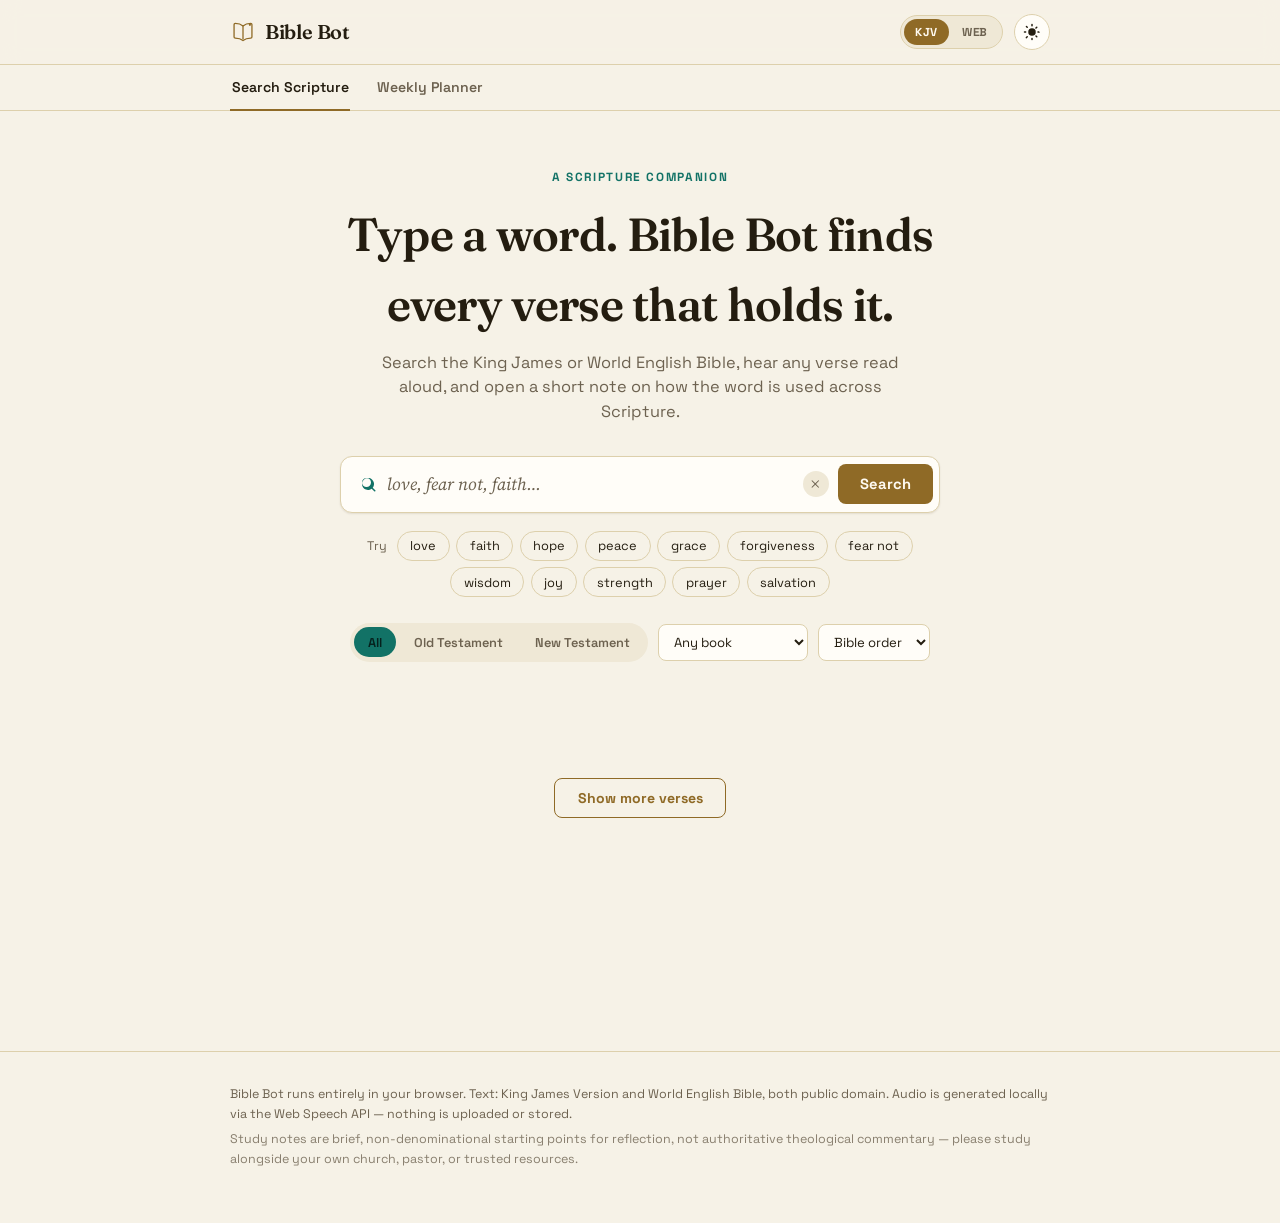
==== commit 99e7d1f1: "Add comfort search, Weekly Planner, and Pastor Planner - Comfort search: typing an emotion (anxious," ====
--- a/index.html
+++ b/index.html
@@ -34,7 +34,15 @@
   </div>
 </header>
 
+<nav class="app-nav" aria-label="Main">
+  <div class="wrap app-nav-inner">
+    <button class="nav-tab is-active" type="button" data-view="search" aria-selected="true">Search Scripture</button>
+    <button class="nav-tab" type="button" data-view="planner" aria-selected="false">Weekly Planner</button>
+  </div>
+</nav>
+
 <main id="top">
+<div id="searchView">
   <section class="hero">
     <div class="wrap">
       <p class="eyebrow">A scripture companion</p>
@@ -73,6 +81,11 @@
 
   <section class="results-section">
     <div class="wrap">
+      <div id="comfortPanel" class="comfort-panel" hidden>
+        <p class="comfort-eyebrow" id="comfortLabel">Comfort</p>
+        <p class="comfort-intro" id="comfortIntro"></p>
+        <ol id="comfortVerses" class="comfort-verse-list results-list"></ol>
+      </div>
       <div id="statusBar" class="status-bar" aria-live="polite"></div>
       <ol id="results" class="results-list"></ol>
       <div id="loadMoreWrap" class="load-more-wrap" hidden>
@@ -84,6 +97,51 @@
       </div>
     </div>
   </section>
+</div>
+
+<div id="plannerView" hidden>
+  <section class="planner-hero">
+    <div class="wrap">
+      <p class="eyebrow">Weekly growth plan</p>
+      <h1>Build a week grounded in Scripture.</h1>
+      <p class="hero-sub">Pick a starting point below. Either way you'll get daily verses, short prayers, a memory verse, and one small action a day — synced to this week's actual dates.</p>
+
+      <div class="planner-mode-toggle" id="plannerModeToggle" role="group" aria-label="Choose planner mode">
+        <button class="tt-btn is-active" data-mode="goal" type="button">My Goal</button>
+        <button class="tt-btn" data-mode="sermon" type="button">Pastor Planner</button>
+      </div>
+
+      <form id="goalForm" class="planner-form">
+        <label class="planner-label" for="goalInput">What do you want to biblically accomplish to grow with God this week?</label>
+        <textarea id="goalInput" class="planner-textarea" rows="2" placeholder="e.g. I want to worry less and trust God more…"></textarea>
+        <div class="quick-tags planner-quick-tags" id="goalQuickTags" aria-label="Suggested goals">
+          <span class="quick-label">Try</span>
+        </div>
+        <button type="submit" class="search-btn planner-submit">Build my week</button>
+      </form>
+
+      <form id="sermonForm" class="planner-form" hidden>
+        <label class="planner-label" for="sermonTopicInput">What did your pastor preach on?</label>
+        <input id="sermonTopicInput" class="planner-input" type="text" placeholder="e.g. Walking by faith, not by sight" />
+        <label class="planner-label" for="sermonVersesInput">What Bible verses did they mention?</label>
+        <input id="sermonVersesInput" class="planner-input" type="text" placeholder="e.g. 2 Corinthians 5:7, Hebrews 11:1" />
+        <label class="planner-label" for="sermonKeywordsInput">What were some keywords they mentioned?</label>
+        <input id="sermonKeywordsInput" class="planner-input" type="text" placeholder="e.g. trust, obedience, uncertainty" />
+        <button type="submit" class="search-btn planner-submit">Build my week</button>
+      </form>
+    </div>
+  </section>
+
+  <section class="plan-section">
+    <div class="wrap">
+      <div id="planEmptyState" class="empty-state">
+        <p>Your plan will show up here.</p>
+        <p class="empty-sub">Answer the prompt above and Bible Bot will lay out the week for you.</p>
+      </div>
+      <div id="planRoot" class="plan-root" hidden></div>
+    </div>
+  </section>
+</div>
 </main>
 
 <div id="chapterModal" class="modal" hidden aria-hidden="true">
--- a/styles.css
+++ b/styles.css
@@ -312,6 +312,114 @@
 .site-footer p{ margin:.3rem 0; }
 .footer-note{ opacity:.8; }
 
+/* ---------- App nav ---------- */
+.app-nav{
+  position: sticky; top: 64px; z-index: 30;
+  background: var(--bg); border-bottom: 1px solid var(--border);
+}
+.app-nav-inner{ display:flex; gap: 1.6rem; }
+.nav-tab{
+  border:none; background:none; color: var(--text-muted); font-family: var(--font-ui);
+  font-weight:600; font-size:.88rem; padding: .8rem .1rem; cursor:pointer;
+  border-bottom: 2px solid transparent; margin-bottom:-1px;
+}
+.nav-tab:hover{ color: var(--text); }
+.nav-tab.is-active{ color: var(--text); border-bottom-color: var(--gold); }
+
+/* ---------- Comfort panel ---------- */
+.comfort-panel{
+  background: color-mix(in srgb, var(--signal) 8%, var(--bg-elevated));
+  border: 1px solid color-mix(in srgb, var(--signal) 35%, var(--border));
+  border-radius: var(--radius-lg); padding: 1.4rem 1.5rem; margin-bottom: 1.75rem;
+}
+.comfort-eyebrow{
+  font-family: var(--font-ui); font-size:.72rem; font-weight:700; letter-spacing:.1em; text-transform:uppercase;
+  color: var(--signal); margin: 0 0 .5rem;
+}
+.comfort-intro{ font-family: var(--font-body); font-size: 1.05rem; line-height:1.6; margin: 0 0 1.1rem; }
+.comfort-verse-list{ gap: .8rem; }
+.comfort-verse-list .verse-card{ background: var(--bg); }
+
+/* ---------- Planner ---------- */
+.planner-hero{ padding: 3.6rem 0 1.8rem; text-align:center; }
+.planner-mode-toggle{ display:inline-flex; background: var(--bg-soft); border:1px solid var(--border); border-radius: 999px; padding: 3px; gap: 2px; margin-bottom: 1.6rem; }
+.planner-form{ max-width: 560px; margin: 0 auto; display:flex; flex-direction:column; gap: .7rem; text-align:left; }
+.planner-label{ font-family: var(--font-ui); font-size:.85rem; font-weight:600; color: var(--text); }
+.planner-textarea, .planner-input{
+  width:100%; border: 1.5px solid var(--border); background: var(--bg-elevated); color: var(--text);
+  font-family: var(--font-body); font-size: 1.02rem; padding: .75rem .9rem; border-radius: var(--radius-md);
+  resize: vertical; transition: border-color .15s, box-shadow .15s;
+}
+.planner-textarea:focus, .planner-input:focus{
+  outline:none; border-color: var(--gold); box-shadow: 0 0 0 4px color-mix(in srgb, var(--gold) 16%, transparent);
+}
+.planner-quick-tags{ justify-content:flex-start; margin: 0; }
+.planner-submit{ align-self:flex-start; margin-top:.3rem; }
+
+.plan-section{ padding: 1rem 0 5rem; min-height: 30vh; }
+.plan-card{
+  background: var(--bg-elevated); border:1px solid var(--border); border-radius: var(--radius-lg);
+  padding: 1.6rem 1.7rem; box-shadow: var(--shadow-sm);
+}
+.plan-card-head{ margin-bottom: 1rem; }
+.plan-source{ font-family: var(--font-ui); font-size:.78rem; font-weight:700; letter-spacing:.05em; text-transform:uppercase; color: var(--signal); margin: 0 0 .4rem; }
+.plan-title{ font-family: var(--font-display); font-weight:600; font-size: clamp(1.4rem, 3vw, 1.8rem); margin: 0 0 .3rem; text-wrap: balance; }
+.plan-range{ font-family: var(--font-ui); font-size:.85rem; color: var(--text-muted); margin:0; }
+.plan-intro{ font-family: var(--font-body); font-size: 1.05rem; line-height:1.65; margin: 1rem 0 1.4rem; }
+
+.memory-verse-box{
+  background: color-mix(in srgb, var(--gold) 10%, var(--bg-soft)); border: 1px solid color-mix(in srgb, var(--gold) 35%, var(--border));
+  border-radius: var(--radius-md); padding: 1.1rem 1.3rem; margin-bottom: 1.4rem;
+}
+.mv-label{ font-family: var(--font-ui); font-size:.72rem; font-weight:700; letter-spacing:.08em; text-transform:uppercase; color: var(--gold); margin:0 0 .4rem; }
+.mv-ref{ font-family: var(--font-ui); font-weight:700; font-size:.85rem; color: var(--text); margin: 0 0 .3rem; }
+.mv-text{ font-family: var(--font-display); font-style: italic; font-weight:500; font-size: 1.2rem; line-height:1.55; margin: 0 0 .8rem; }
+
+.plan-progress{ display:flex; align-items:center; gap: .8rem; margin-bottom: 1.3rem; }
+.plan-progress-bar{ flex:1; height: 8px; background: var(--bg-soft); border-radius:999px; overflow:hidden; }
+.plan-progress-fill{ height:100%; background: var(--signal); border-radius:999px; transition: width .25s ease; }
+.plan-progress-label{ font-family: var(--font-ui); font-size:.78rem; color: var(--text-muted); white-space:nowrap; font-variant-numeric: tabular-nums; }
+
+.plan-toolbar{ display:flex; flex-wrap:wrap; gap:.5rem; margin-bottom: 1.5rem; }
+
+.plan-days{ list-style:none; margin:0; padding:0; display:flex; flex-direction:column; gap:.6rem; }
+.plan-day{ border: 1px solid var(--border); border-radius: var(--radius-md); background: var(--bg); overflow:hidden; }
+.plan-day.is-today{ border-color: var(--gold); }
+.plan-day-head{
+  width:100%; display:flex; align-items:center; gap:.6rem; text-align:left;
+  border:none; background:none; color: var(--text); cursor:pointer; padding: .85rem 1rem; font-family: var(--font-ui);
+}
+.plan-day-date{ font-size:.78rem; font-weight:700; color: var(--text-muted); min-width: 92px; font-variant-numeric: tabular-nums; }
+.plan-day-focus{ flex:1; font-size:.95rem; font-weight:600; }
+.today-badge{ background: var(--gold); color: var(--gold-contrast); font-size:.68rem; font-weight:700; letter-spacing:.04em; text-transform:uppercase; padding: .18rem .5rem; border-radius:999px; }
+.sermon-badge{ background: var(--signal); color: #06211d; font-size:.66rem; font-weight:700; letter-spacing:.03em; padding: .18rem .5rem; border-radius:999px; }
+.plan-chev{ color: var(--text-muted); transition: transform .15s; flex-shrink:0; }
+.plan-day-head[aria-expanded="true"] .plan-chev{ transform: rotate(180deg); }
+.plan-day.is-done .plan-day-focus::after{ content: " ✓"; color: var(--signal); }
+
+.plan-day-body{ padding: 0 1.1rem 1.1rem; }
+.plan-day-ref{ font-family: var(--font-ui); font-weight:700; font-size:.8rem; color: var(--gold); margin: 0 0 .3rem; }
+.plan-day-verse{ font-family: var(--font-body); font-size: 1.05rem; line-height:1.65; margin: 0 0 .7rem; }
+.plan-day-reflection{ font-family: var(--font-body); font-size: .98rem; line-height:1.6; color: var(--text); margin: .8rem 0 .5rem; }
+.plan-day-prayer{ font-family: var(--font-body); font-size: .98rem; line-height:1.6; color: var(--text); margin: 0 0 .8rem; }
+.plan-day-action{
+  display:flex; align-items:flex-start; gap:.6rem; font-family: var(--font-ui); font-size:.9rem;
+  background: var(--bg-soft); border-radius: var(--radius-sm); padding: .7rem .8rem; cursor:pointer;
+}
+.plan-day-checkbox{ margin-top:.15rem; width:16px; height:16px; accent-color: var(--signal); flex-shrink:0; cursor:pointer; }
+
+/* ---------- Print (weekly plan → PDF) ---------- */
+@media print{
+  body *{ visibility: hidden; }
+  #printArea, #printArea *{ visibility: visible; }
+  #printArea{ position: absolute; top: 0; left: 0; width: 100%; border:none; box-shadow:none; padding: 0; }
+  .plan-day-body{ display:block !important; }
+  .plan-day{ break-inside: avoid; page-break-inside: avoid; border-color:#999; }
+  .plan-day-head{ cursor:default; }
+  .plan-chev, .plan-day-listen, .mv-listen-btn, .plan-toolbar, .plan-progress{ display:none !important; }
+  .memory-verse-box{ border-color:#999; }
+}
+
 /* ---------- Responsive ---------- */
 @media (max-width: 480px){
   .search-bar{ padding-left:.85rem; }
@@ -320,4 +428,6 @@
   .action-btn{ padding:.32rem .5rem; font-size:.76rem; }
   .header-inner{ height: 58px; }
   .brand-name{ font-size: 1.08rem; }
-}
+  .plan-day-date{ min-width: 0; }
+  .plan-day-head{ flex-wrap: wrap; }
+}
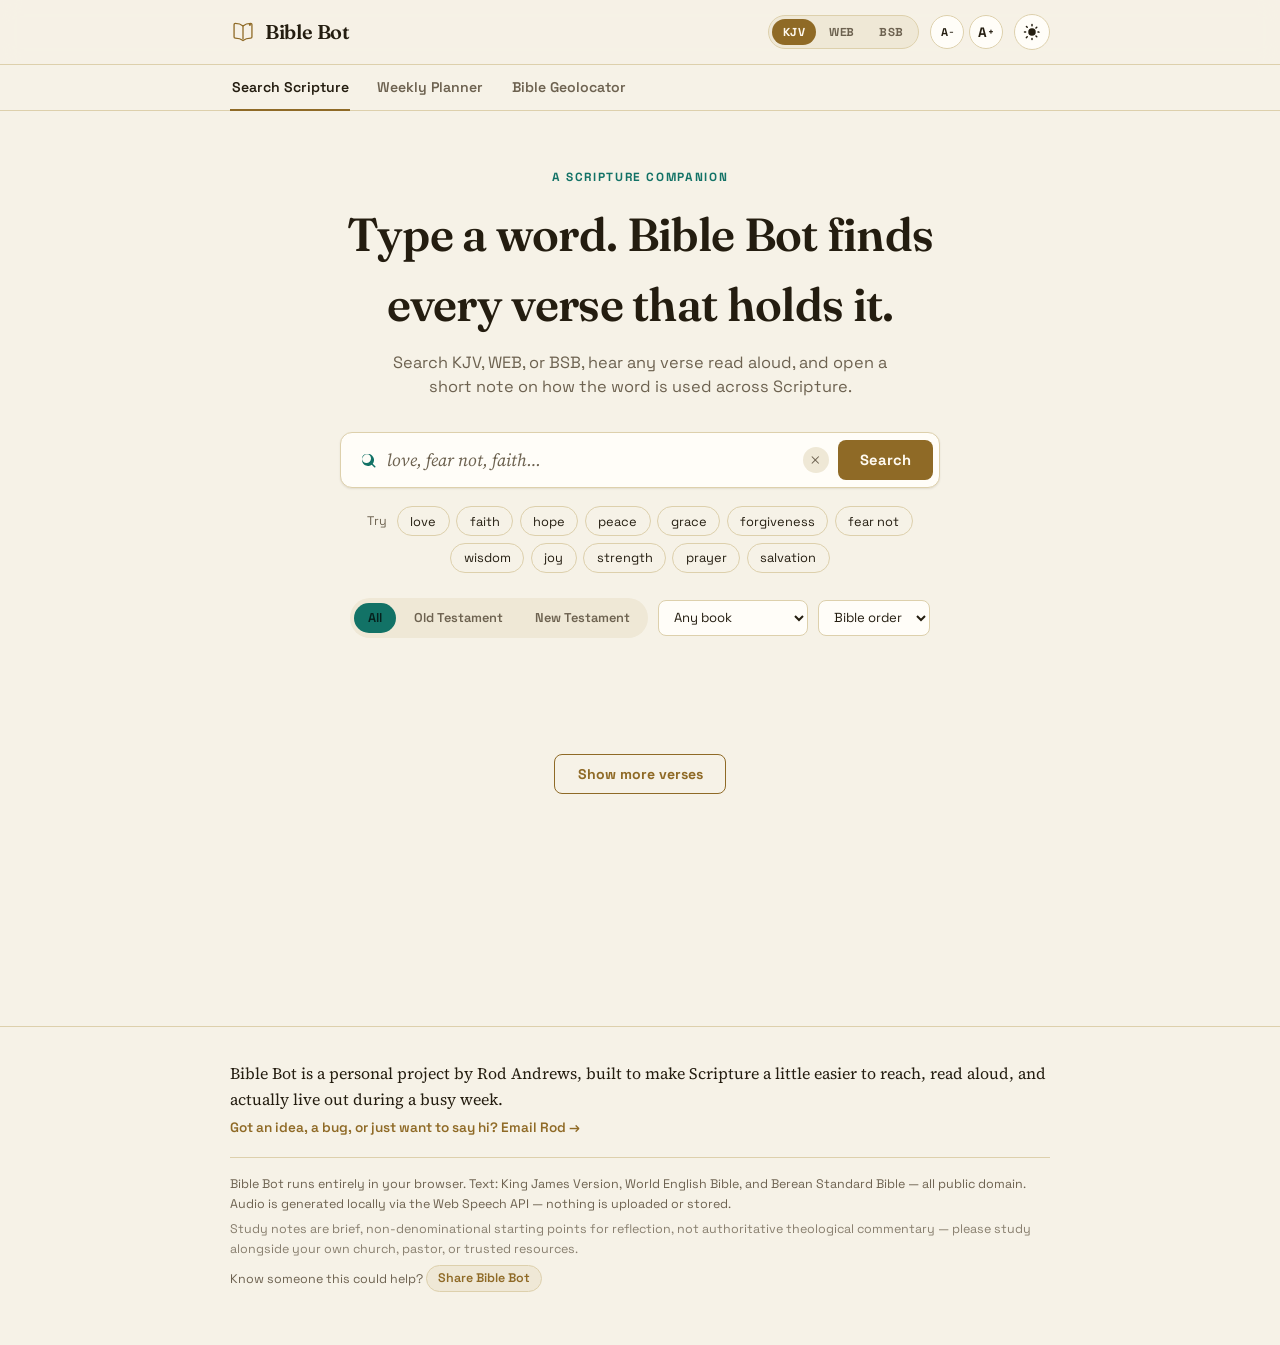
==== commit a18dbd22: "Add BSB translation, Bible Geolocator, PWA/SEO, and sharing tools - Add the Berean Standard Bible as" ====
--- a/index.html
+++ b/index.html
@@ -3,13 +3,52 @@
 <head>
 <meta charset="UTF-8" />
 <meta name="viewport" content="width=device-width, initial-scale=1.0" />
-<title>Bible Bot — Search Scripture, Listen, Understand</title>
-<meta name="description" content="Search the Bible by word or phrase in KJV or WEB. Read verses in context, listen with text-to-speech, and open a study note on the theme behind the word." />
+<title>Bible Bot — Search Scripture, Listen, and Build a Weekly Plan</title>
+<meta name="description" content="Search the Bible by word, feeling, or place across KJV, WEB, and BSB. Listen to any verse, build a weekly growth plan from a goal or a sermon, and explore Scripture by ancient geography — free, and works on any device." />
+<meta name="keywords" content="bible search, bible app, weekly bible plan, bible verses by feeling, bible verses by topic, sermon notes, bible geography, KJV, BSB, WEB bible" />
+<link rel="canonical" href="https://kypher.io/" />
+<meta name="robots" content="index, follow" />
+<meta name="author" content="Rod Andrews" />
+
+<meta property="og:type" content="website" />
+<meta property="og:site_name" content="Bible Bot" />
+<meta property="og:title" content="Bible Bot — Search Scripture, Listen, and Build a Weekly Plan" />
+<meta property="og:description" content="Free Bible search with audio, a weekly growth planner built from your goals or your pastor's sermon, and a map to explore verses by ancient geography." />
+<meta property="og:url" content="https://kypher.io/" />
+<meta property="og:image" content="https://kypher.io/social-card.png" />
+<meta property="og:image:width" content="1200" />
+<meta property="og:image:height" content="630" />
+<meta name="twitter:card" content="summary_large_image" />
+<meta name="twitter:title" content="Bible Bot — Search Scripture, Listen, and Build a Weekly Plan" />
+<meta name="twitter:description" content="Free Bible search with audio, a weekly growth planner built from your goals or a sermon, and verses by ancient geography." />
+<meta name="twitter:image" content="https://kypher.io/social-card.png" />
+
 <link rel="icon" href="data:image/svg+xml,%3Csvg xmlns='http://www.w3.org/2000/svg' viewBox='0 0 100 100'%3E%3Ctext y='.9em' font-size='90'%3E📖%3C/text%3E%3C/svg%3E" />
+<link rel="apple-touch-icon" href="icons/icon-192.png" />
+<link rel="manifest" href="manifest.json" />
+<meta name="theme-color" content="#12131c" media="(prefers-color-scheme: dark)" />
+<meta name="theme-color" content="#f6f2e7" media="(prefers-color-scheme: light)" />
+<meta name="apple-mobile-web-app-capable" content="yes" />
+<meta name="apple-mobile-web-app-status-bar-style" content="black-translucent" />
+<meta name="apple-mobile-web-app-title" content="Bible Bot" />
+
 <link rel="preconnect" href="https://fonts.googleapis.com" />
 <link rel="preconnect" href="https://fonts.gstatic.com" crossorigin />
 <link href="https://fonts.googleapis.com/css2?family=Fraunces:ital,wght@0,600;1,500&family=Source+Serif+4:ital,wght@0,400;1,400&family=Space+Grotesk:wght@500;700&display=swap" rel="stylesheet" />
 <link rel="stylesheet" href="styles.css" />
+<script type="application/ld+json">
+{
+  "@context": "https://schema.org",
+  "@type": "WebApplication",
+  "name": "Bible Bot",
+  "url": "https://kypher.io/",
+  "description": "Free Bible search with audio, a weekly growth planner built from a goal or a sermon, and verses explored by ancient geography.",
+  "applicationCategory": "LifestyleApplication",
+  "operatingSystem": "Any",
+  "offers": { "@type": "Offer", "price": "0", "priceCurrency": "USD" },
+  "author": { "@type": "Person", "name": "Rod Andrews" }
+}
+</script>
 </head>
 <body>
 
@@ -23,8 +62,13 @@
     </a>
     <div class="header-actions">
       <div class="translation-toggle" id="translationToggle" role="group" aria-label="Choose translation">
-        <button class="tt-btn is-active" data-translation="kjv" type="button">KJV</button>
-        <button class="tt-btn" data-translation="web" type="button">WEB</button>
+        <button class="tt-btn is-active" data-translation="kjv" type="button" title="King James Version">KJV</button>
+        <button class="tt-btn" data-translation="web" type="button" title="World English Bible">WEB</button>
+        <button class="tt-btn" data-translation="bsb" type="button" title="Berean Standard Bible — closest free reading to the NIV">BSB</button>
+      </div>
+      <div class="text-size-control" role="group" aria-label="Text size">
+        <button id="fontSmallerBtn" class="icon-btn text-size-btn" type="button" aria-label="Decrease text size" title="Smaller text">A<span class="ts-sub">−</span></button>
+        <button id="fontLargerBtn" class="icon-btn text-size-btn" type="button" aria-label="Increase text size" title="Larger text">A<span class="ts-sub">+</span></button>
       </div>
       <button id="themeToggle" class="icon-btn" type="button" aria-label="Toggle dark mode" title="Toggle dark mode">
         <svg class="icon-sun" viewBox="0 0 24 24" width="18" height="18" aria-hidden="true"><path fill="currentColor" d="M12 4.5a1 1 0 0 1-1-1V2a1 1 0 1 1 2 0v1.5a1 1 0 0 1-1 1Zm0 15a1 1 0 0 1 1 1V22a1 1 0 1 1-2 0v-1.5a1 1 0 0 1 1-1ZM4.5 12a1 1 0 0 1-1 1H2a1 1 0 1 1 0-2h1.5a1 1 0 0 1 1 1Zm18 0a1 1 0 0 1-1 1h-1.5a1 1 0 1 1 0-2H21a1 1 0 0 1 1 1ZM6.34 6.34a1 1 0 0 1-1.41 0L3.87 5.28a1 1 0 0 1 1.41-1.41l1.06 1.06a1 1 0 0 1 0 1.41Zm12.73 12.73a1 1 0 0 1-1.41 0l-1.06-1.06a1 1 0 0 1 1.41-1.41l1.06 1.06a1 1 0 0 1 0 1.41ZM6.34 17.66a1 1 0 0 1 0 1.41l-1.06 1.06a1 1 0 1 1-1.41-1.41l1.06-1.06a1 1 0 0 1 1.41 0ZM19.07 4.87a1 1 0 0 1 0 1.41l-1.06 1.06a1 1 0 1 1-1.41-1.41l1.06-1.06a1 1 0 0 1 1.41 0ZM12 7a5 5 0 1 1 0 10A5 5 0 0 1 12 7Z"/></svg>
@@ -38,6 +82,7 @@
   <div class="wrap app-nav-inner">
     <button class="nav-tab is-active" type="button" data-view="search" aria-selected="true">Search Scripture</button>
     <button class="nav-tab" type="button" data-view="planner" aria-selected="false">Weekly Planner</button>
+    <button class="nav-tab" type="button" data-view="geo" aria-selected="false">Bible Geolocator</button>
   </div>
 </nav>
 
@@ -47,7 +92,7 @@
     <div class="wrap">
       <p class="eyebrow">A scripture companion</p>
       <h1>Type a word. Bible Bot finds every verse that holds it.</h1>
-      <p class="hero-sub">Search the King James or World English Bible, hear any verse read aloud, and open a short note on how the word is used across Scripture.</p>
+      <p class="hero-sub">Search KJV, WEB, or BSB, hear any verse read aloud, and open a short note on how the word is used across Scripture.</p>
 
       <form id="searchForm" class="search-bar" role="search" autocomplete="off">
         <svg class="search-icon" viewBox="0 0 24 24" width="18" height="18" aria-hidden="true"><path fill="currentColor" d="m21.71 20.29-3.4-3.39A8 8 0 1 0 16.9 18.3l3.39 3.4a1 1 0 0 0 1.42-1.41ZM4 10a6 6 0 1 1 6 6 6 6 0 0 1-6-6Z"/></svg>
@@ -139,6 +184,30 @@
         <p class="empty-sub">Answer the prompt above and Bible Bot will lay out the week for you.</p>
       </div>
       <div id="planRoot" class="plan-root" hidden></div>
+    </div>
+  </section>
+</div>
+
+<div id="geoView" hidden>
+  <section class="planner-hero">
+    <div class="wrap">
+      <p class="eyebrow">Bible Geolocator</p>
+      <h1>Explore Scripture by ancient geography.</h1>
+      <p class="hero-sub">Click a region on the map, then a place within it, to see the verses tied to that ground.</p>
+      <nav class="geo-breadcrumb" id="geoBreadcrumb" aria-label="Geolocator navigation">
+        <button type="button" class="geo-crumb is-active" data-level="map">Map</button>
+      </nav>
+    </div>
+  </section>
+
+  <section class="plan-section">
+    <div class="wrap">
+      <div id="geoMapPanel" class="geo-panel">
+        <svg id="geoMap" class="geo-map" viewBox="0 0 800 560" role="img" aria-label="Stylized map of the ancient Near East and Mediterranean"></svg>
+        <p class="geo-map-caption">A stylized, not-to-scale map — for getting your bearings, not for navigation.</p>
+      </div>
+      <div id="geoRegionPanel" class="geo-panel" hidden></div>
+      <div id="geoLocationPanel" class="geo-panel" hidden></div>
     </div>
   </section>
 </div>
@@ -183,8 +252,13 @@
 
 <footer class="site-footer">
   <div class="wrap">
-    <p>Bible Bot runs entirely in your browser. Text: King James Version and World English Bible, both public domain. Audio is generated locally via the Web Speech API — nothing is uploaded or stored.</p>
+    <div class="footer-about">
+      <p class="footer-about-lead">Bible Bot is a personal project by Rod Andrews, built to make Scripture a little easier to reach, read aloud, and actually live out during a busy week.</p>
+      <a class="footer-contact-link" href="mailto:rod@kypher.io?subject=Bible%20Bot%20feedback">Got an idea, a bug, or just want to say hi? Email Rod →</a>
+    </div>
+    <p>Bible Bot runs entirely in your browser. Text: King James Version, World English Bible, and Berean Standard Bible — all public domain. Audio is generated locally via the Web Speech API — nothing is uploaded or stored.</p>
     <p class="footer-note">Study notes are brief, non-denominational starting points for reflection, not authoritative theological commentary — please study alongside your own church, pastor, or trusted resources.</p>
+    <p class="footer-share">Know someone this could help? <button type="button" id="footerShareBtn" class="footer-share-btn">Share Bible Bot</button></p>
   </div>
 </footer>
 
@@ -212,6 +286,10 @@
         <svg class="action-icon" viewBox="0 0 24 24" width="15" height="15" aria-hidden="true"><path fill="currentColor" d="M15.5 3h-8A1.5 1.5 0 0 0 6 4.5v12A1.5 1.5 0 0 0 7.5 18h8a1.5 1.5 0 0 0 1.5-1.5v-12A1.5 1.5 0 0 0 15.5 3Zm0 13.5h-8v-12h8v12ZM4 7.5v13A1.5 1.5 0 0 0 5.5 22h9v-1.5h-9v-13H4Z"/></svg>
         <span class="label">Copy</span>
       </button>
+      <button class="action-btn share-img-btn" type="button">
+        <svg class="action-icon" viewBox="0 0 24 24" width="15" height="15" aria-hidden="true"><path fill="currentColor" d="M18 16.08a2.9 2.9 0 0 0-1.94.75l-7.05-4.11a2.9 2.9 0 0 0 0-1.44l6.97-4.06A3 3 0 1 0 15 5.5a3 3 0 0 0 .05.53l-6.97 4.06a3 3 0 1 0 0 3.82l7.05 4.11a2.9 2.9 0 1 0 2.87-2.94Z"/></svg>
+        <span class="label">Share</span>
+      </button>
     </div>
     <div class="verse-note" hidden></div>
   </li>
--- a/styles.css
+++ b/styles.css
@@ -71,7 +71,7 @@
 }
 
 *, *::before, *::after{ box-sizing: border-box; }
-html{ color-scheme: dark light; }
+html{ color-scheme: dark light; font-size: calc(16px * var(--font-scale, 1)); }
 body{
   margin: 0;
   background: var(--bg);
@@ -408,6 +408,54 @@
 }
 .plan-day-checkbox{ margin-top:.15rem; width:16px; height:16px; accent-color: var(--signal); flex-shrink:0; cursor:pointer; }
 
+/* ---------- Text size control ---------- */
+.text-size-control{ display:flex; align-items:center; gap:.3rem; }
+.text-size-btn{ width:34px; height:34px; font-family: var(--font-ui); font-size:.85rem; font-weight:700; position:relative; }
+.text-size-btn:first-child{ font-size:.7rem; }
+.ts-sub{ font-size:.7em; margin-left:1px; }
+
+/* ---------- Footer extras ---------- */
+.footer-about{ margin-bottom: 1.1rem; padding-bottom: 1.1rem; border-bottom: 1px solid var(--border); }
+.footer-about-lead{ font-family: var(--font-body); font-size: 1rem; line-height:1.6; color: var(--text); margin: 0 0 .6rem; }
+.footer-contact-link{ display:inline-block; color: var(--gold); font-family: var(--font-ui); font-weight:600; font-size:.85rem; text-decoration:none; }
+.footer-contact-link:hover{ text-decoration: underline; }
+.footer-share{ margin-top: .9rem; }
+.footer-share-btn{ border:1px solid var(--border); background: var(--bg-soft); color: var(--gold); font-family: var(--font-ui); font-weight:600; font-size:.78rem; padding: .3rem .7rem; border-radius: 999px; cursor:pointer; }
+.footer-share-btn:hover{ border-color: var(--gold); }
+
+/* ---------- Bible Geolocator ---------- */
+.geo-breadcrumb{ display:flex; align-items:center; justify-content:center; gap:.4rem; flex-wrap:wrap; margin-top: 1.4rem; font-family: var(--font-ui); }
+.geo-crumb{ border:none; background:none; color: var(--text-muted); font-size:.85rem; font-weight:600; cursor:pointer; padding:.2rem .3rem; }
+.geo-crumb.is-active{ color: var(--gold); cursor:default; }
+.geo-crumb-sep{ color: var(--text-muted); }
+
+.geo-panel{ background: var(--bg-elevated); border:1px solid var(--border); border-radius: var(--radius-lg); padding: 1.5rem; }
+.geo-map{ width:100%; height:auto; display:block; }
+.geo-map-caption{ text-align:center; font-family: var(--font-ui); font-size:.78rem; color: var(--text-muted); margin: .8rem 0 0; }
+.geo-sea{ fill: color-mix(in srgb, var(--signal) 12%, transparent); stroke:none; }
+.geo-river{ fill:none; stroke: color-mix(in srgb, var(--signal) 35%, transparent); stroke-width:3; stroke-linecap:round; }
+.geo-region{ cursor:pointer; }
+.geo-region ellipse{
+  fill: color-mix(in srgb, var(--gold) 16%, var(--bg-soft)); stroke: var(--gold); stroke-width:1.5; opacity:.85;
+  transition: opacity .15s, stroke-width .15s;
+}
+.geo-region:hover ellipse, .geo-region:focus-visible ellipse{ opacity:1; stroke-width:2.5; }
+.geo-region:focus-visible{ outline:none; }
+.geo-region-label{ font-family: var(--font-display); font-weight:600; font-size:19px; fill: var(--text); text-anchor:middle; pointer-events:none; }
+.geo-region-sublabel{ font-family: var(--font-ui); font-size:11px; fill: var(--text-muted); text-anchor:middle; pointer-events:none; }
+
+.geo-region-title{ font-family: var(--font-display); font-weight:600; font-size: clamp(1.4rem, 3vw, 1.8rem); margin: 0 0 .5rem; }
+.geo-region-blurb{ font-family: var(--font-body); font-size: 1.05rem; line-height:1.6; color: var(--text); margin: 0 0 1.4rem; max-width: 60ch; }
+.geo-location-grid{ display:grid; grid-template-columns: repeat(auto-fill, minmax(220px, 1fr)); gap: .9rem; }
+.geo-location-card{
+  text-align:left; border:1px solid var(--border); background: var(--bg-soft); border-radius: var(--radius-md);
+  padding: 1rem 1.1rem; cursor:pointer; display:flex; flex-direction:column; gap:.4rem; transition: border-color .15s, transform .1s;
+}
+.geo-location-card:hover{ border-color: var(--gold); }
+.geo-location-card:active{ transform: scale(.98); }
+.geo-location-name{ font-family: var(--font-display); font-weight:600; font-size: 1.08rem; color: var(--text); }
+.geo-location-blurb{ font-family: var(--font-body); font-size:.92rem; line-height:1.5; color: var(--text-muted); }
+
 /* ---------- Print (weekly plan → PDF) ---------- */
 @media print{
   body *{ visibility: hidden; }
@@ -416,7 +464,7 @@
   .plan-day-body{ display:block !important; }
   .plan-day{ break-inside: avoid; page-break-inside: avoid; border-color:#999; }
   .plan-day-head{ cursor:default; }
-  .plan-chev, .plan-day-listen, .mv-listen-btn, .plan-toolbar, .plan-progress{ display:none !important; }
+  .plan-chev, .plan-day-listen, .mv-listen-btn, .mv-share-btn, .plan-toolbar, .plan-progress{ display:none !important; }
   .memory-verse-box{ border-color:#999; }
 }
 
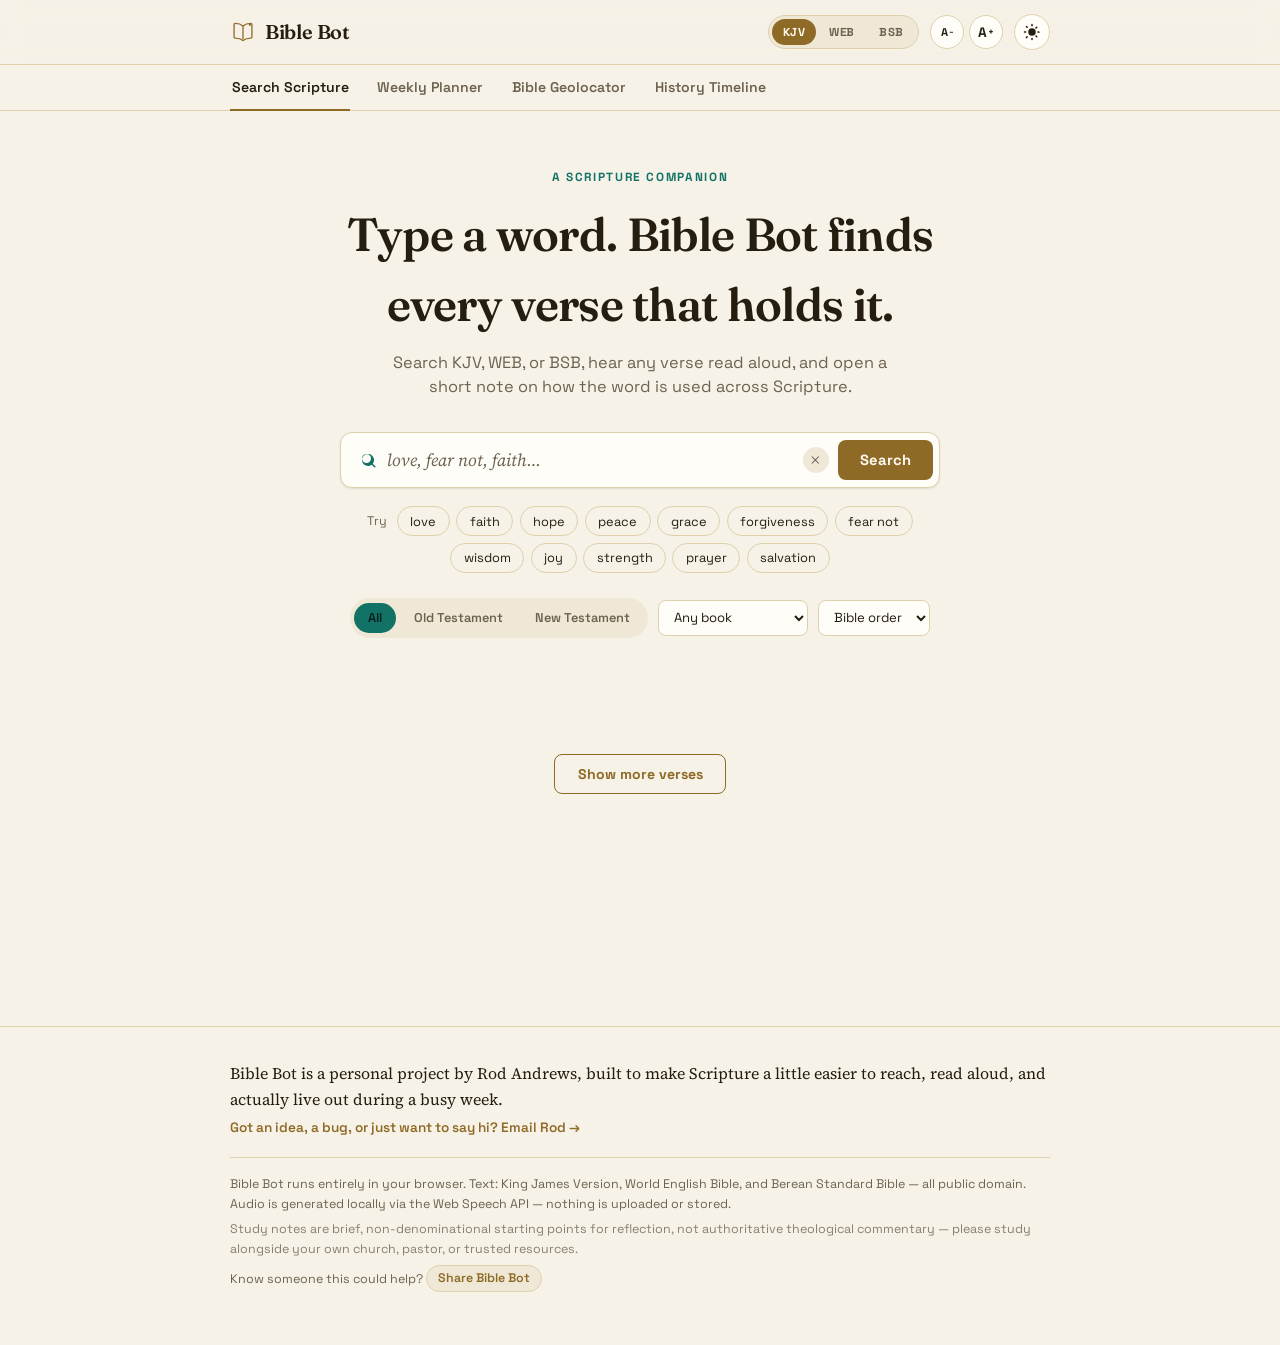
==== commit d02e014f: "Add History Timeline tab Adds a fourth tab: a vertical timeline from the Patriarchs (c. 2000 BC) thr" ====
--- a/index.html
+++ b/index.html
@@ -83,6 +83,7 @@
     <button class="nav-tab is-active" type="button" data-view="search" aria-selected="true">Search Scripture</button>
     <button class="nav-tab" type="button" data-view="planner" aria-selected="false">Weekly Planner</button>
     <button class="nav-tab" type="button" data-view="geo" aria-selected="false">Bible Geolocator</button>
+    <button class="nav-tab" type="button" data-view="timeline" aria-selected="false">History Timeline</button>
   </div>
 </nav>
 
@@ -208,6 +209,30 @@
       </div>
       <div id="geoRegionPanel" class="geo-panel" hidden></div>
       <div id="geoLocationPanel" class="geo-panel" hidden></div>
+    </div>
+  </section>
+</div>
+
+<div id="timelineView" hidden>
+  <section class="planner-hero">
+    <div class="wrap">
+      <p class="eyebrow">History Timeline</p>
+      <h1>See Scripture inside history.</h1>
+      <p class="hero-sub">From Abraham to the early church, click an era to see how it lines up with Egypt, Assyria, Babylon, Persia, Greece, and Rome — then click an event for the verses.</p>
+      <nav class="geo-breadcrumb" id="timelineBreadcrumb" aria-label="Timeline navigation">
+        <button type="button" class="geo-crumb is-active" data-level="list">Timeline</button>
+      </nav>
+    </div>
+  </section>
+
+  <section class="plan-section">
+    <div class="wrap">
+      <div id="timelineListPanel" class="geo-panel">
+        <ol class="timeline-rail" id="timelineRail"></ol>
+        <p class="geo-map-caption">Dates are approximate and traditional, meant to give a sense of order and context — not a scholarly chronology.</p>
+      </div>
+      <div id="timelineEraPanel" class="geo-panel" hidden></div>
+      <div id="timelineEventPanel" class="geo-panel" hidden></div>
     </div>
   </section>
 </div>
--- a/styles.css
+++ b/styles.css
@@ -455,6 +455,29 @@
 .geo-location-card:active{ transform: scale(.98); }
 .geo-location-name{ font-family: var(--font-display); font-weight:600; font-size: 1.08rem; color: var(--text); }
 .geo-location-blurb{ font-family: var(--font-body); font-size:.92rem; line-height:1.5; color: var(--text-muted); }
+.geo-region-year, .timeline-event-year{ font-family: var(--font-ui); font-size:.72rem; font-weight:700; letter-spacing:.05em; text-transform:uppercase; color: var(--signal); display:block; margin: 0 0 .25rem; }
+.geo-region-civ{ font-family: var(--font-ui); font-size:.85rem; color: var(--gold); margin: 0 0 .9rem; }
+
+/* ---------- History Timeline ---------- */
+.timeline-rail{ list-style:none; margin:0; padding:0; position:relative; }
+.timeline-rail::before{
+  content:''; position:absolute; left:9px; top:10px; bottom:10px; width:2px;
+  background: linear-gradient(var(--gold), var(--signal)); opacity:.4;
+}
+.timeline-era{ position:relative; padding-left:34px; margin-bottom:.9rem; }
+.timeline-dot{
+  position:absolute; left:0; top:20px; width:20px; height:20px; border-radius:999px;
+  background: var(--bg-elevated); border:2px solid var(--gold);
+}
+.timeline-era-btn{
+  width:100%; text-align:left; border:1px solid var(--border); background: var(--bg-soft);
+  border-radius: var(--radius-md); padding: .9rem 1.1rem; cursor:pointer; display:flex; flex-direction:column; gap:.3rem;
+  transition: border-color .15s;
+}
+.timeline-era-btn:hover{ border-color: var(--gold); }
+.timeline-era-year{ font-family: var(--font-ui); font-size:.72rem; font-weight:700; letter-spacing:.05em; text-transform:uppercase; color: var(--signal); }
+.timeline-era-label{ font-family: var(--font-display); font-weight:600; font-size:1.15rem; color: var(--text); }
+.timeline-era-civ{ font-family: var(--font-ui); font-size:.82rem; color: var(--text-muted); }
 
 /* ---------- Print (weekly plan → PDF) ---------- */
 @media print{
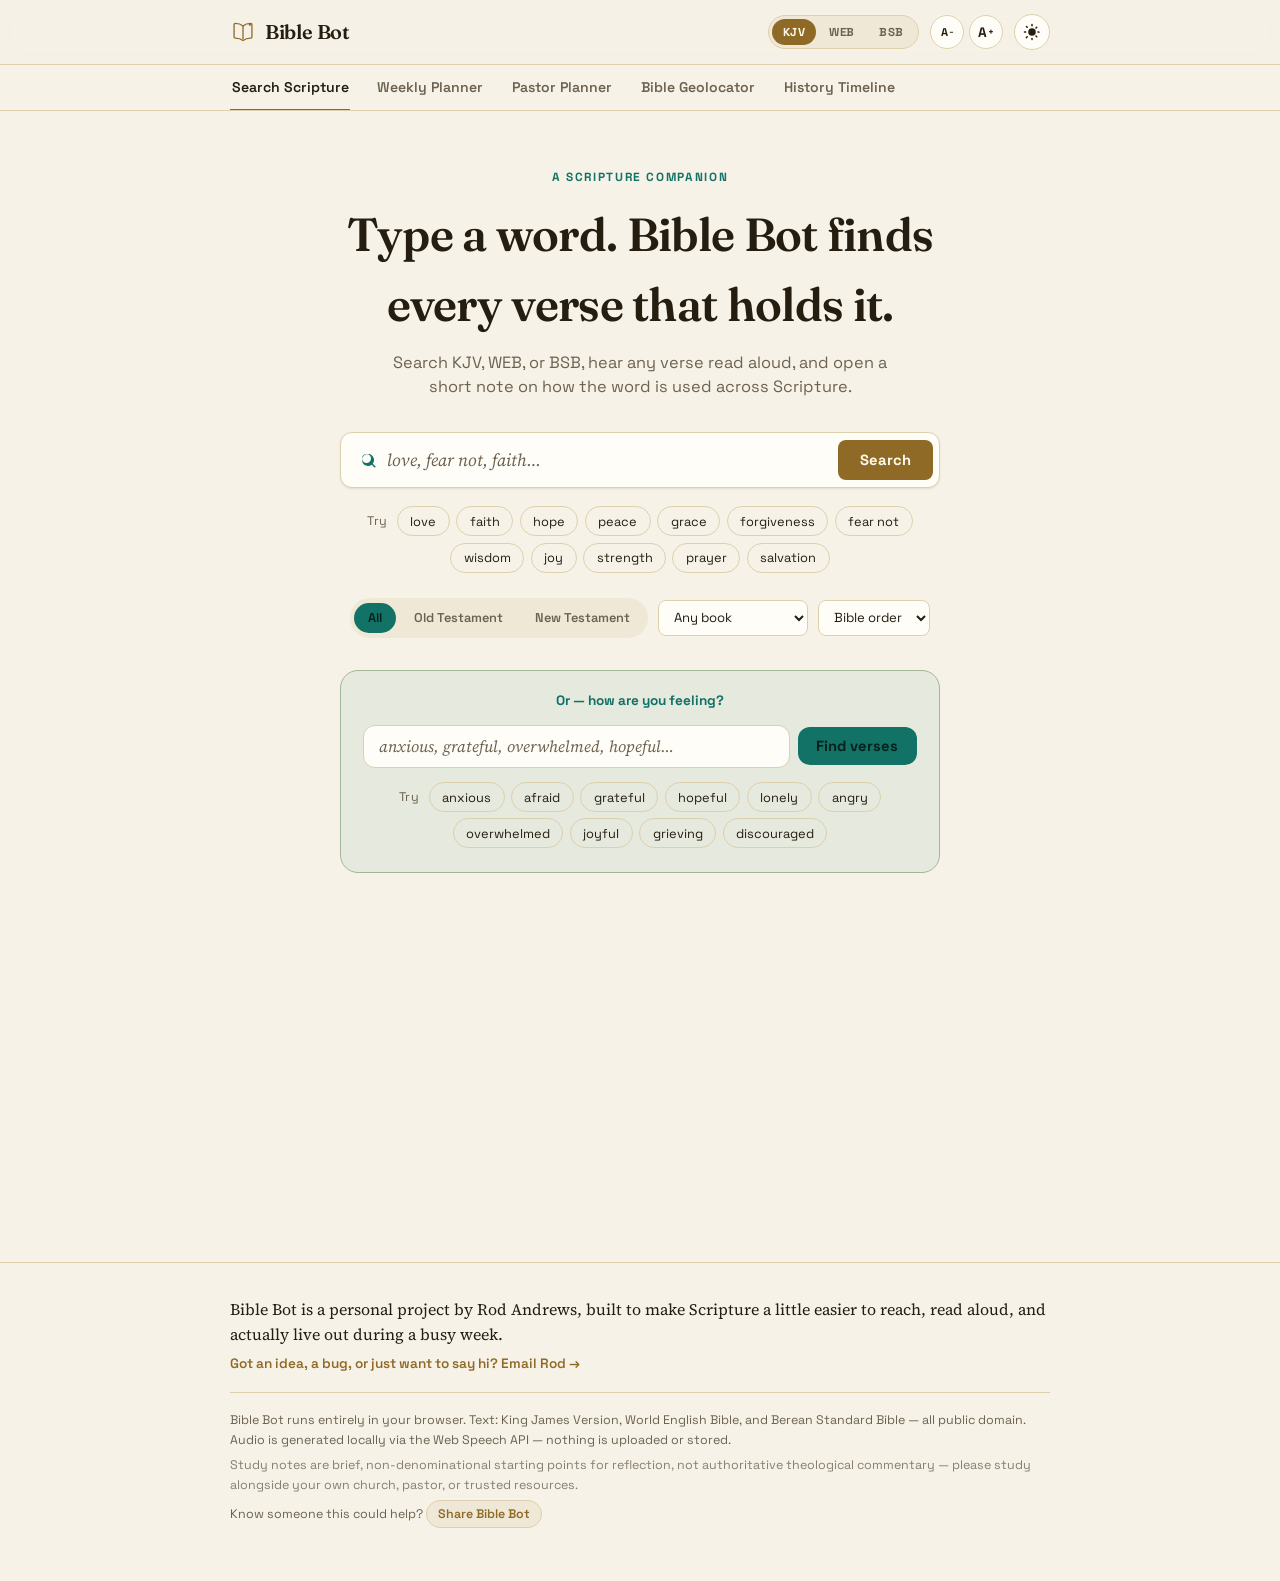
==== commit c23eb8b2: "Fix planner clutter, split Pastor Planner into its own tab, expand comfort database, and give the Ge" ====
--- a/index.html
+++ b/index.html
@@ -82,6 +82,7 @@
   <div class="wrap app-nav-inner">
     <button class="nav-tab is-active" type="button" data-view="search" aria-selected="true">Search Scripture</button>
     <button class="nav-tab" type="button" data-view="planner" aria-selected="false">Weekly Planner</button>
+    <button class="nav-tab" type="button" data-view="pastor" aria-selected="false">Pastor Planner</button>
     <button class="nav-tab" type="button" data-view="geo" aria-selected="false">Bible Geolocator</button>
     <button class="nav-tab" type="button" data-view="timeline" aria-selected="false">History Timeline</button>
   </div>
@@ -122,6 +123,17 @@
           <option value="relevance">Relevance</option>
         </select>
       </div>
+
+      <div class="feeling-prompt">
+        <p class="feeling-eyebrow">Or — how are you feeling?</p>
+        <form id="feelingForm" class="feeling-form" autocomplete="off">
+          <input id="feelingInput" type="text" placeholder="anxious, grateful, overwhelmed, hopeful…" aria-label="How are you feeling?" />
+          <button type="submit" class="feeling-submit">Find verses</button>
+        </form>
+        <div class="quick-tags feeling-quick-tags" id="feelingQuickTags" aria-label="Common feelings">
+          <span class="quick-label">Try</span>
+        </div>
+      </div>
     </div>
   </section>
 
@@ -148,14 +160,9 @@
 <div id="plannerView" hidden>
   <section class="planner-hero">
     <div class="wrap">
-      <p class="eyebrow">Weekly growth plan</p>
+      <p class="eyebrow">Weekly Growth Plan</p>
       <h1>Build a week grounded in Scripture.</h1>
-      <p class="hero-sub">Pick a starting point below. Either way you'll get daily verses, short prayers, a memory verse, and one small action a day — synced to this week's actual dates.</p>
-
-      <div class="planner-mode-toggle" id="plannerModeToggle" role="group" aria-label="Choose planner mode">
-        <button class="tt-btn is-active" data-mode="goal" type="button">My Goal</button>
-        <button class="tt-btn" data-mode="sermon" type="button">Pastor Planner</button>
-      </div>
+      <p class="hero-sub">Tell us what you want to grow in, and get daily verses, short prayers, a memory verse, and one small action a day — synced to this week's actual dates.</p>
 
       <form id="goalForm" class="planner-form">
         <label class="planner-label" for="goalInput">What do you want to biblically accomplish to grow with God this week?</label>
@@ -165,26 +172,46 @@
         </div>
         <button type="submit" class="search-btn planner-submit">Build my week</button>
       </form>
-
-      <form id="sermonForm" class="planner-form" hidden>
-        <label class="planner-label" for="sermonTopicInput">What did your pastor preach on?</label>
+    </div>
+  </section>
+
+  <section class="plan-section">
+    <div class="wrap">
+      <div id="planEmptyState" class="empty-state">
+        <p>Your plan will show up here.</p>
+        <p class="empty-sub">Answer the prompt above and Bible Bot will lay out the week for you.</p>
+      </div>
+      <div id="planRoot" class="plan-root" hidden></div>
+    </div>
+  </section>
+</div>
+
+<div id="pastorView" hidden>
+  <section class="planner-hero">
+    <div class="wrap">
+      <p class="eyebrow">Pastor Planner</p>
+      <h1>Turn Sunday's message into your week.</h1>
+      <p class="hero-sub">Give us the theme, the verses, and a few keywords from the sermon — Bible Bot builds a daily plan that carries the message into your week, with the sermon's own verses front and center.</p>
+
+      <form id="sermonForm" class="planner-form">
+        <label class="planner-label" for="sermonTopicInput">Sermon theme — what did your pastor preach on?</label>
         <input id="sermonTopicInput" class="planner-input" type="text" placeholder="e.g. Walking by faith, not by sight" />
         <label class="planner-label" for="sermonVersesInput">What Bible verses did they mention?</label>
         <input id="sermonVersesInput" class="planner-input" type="text" placeholder="e.g. 2 Corinthians 5:7, Hebrews 11:1" />
-        <label class="planner-label" for="sermonKeywordsInput">What were some keywords they mentioned?</label>
+        <label class="planner-label" for="sermonKeywordsInput">A few keywords from the message</label>
         <input id="sermonKeywordsInput" class="planner-input" type="text" placeholder="e.g. trust, obedience, uncertainty" />
-        <button type="submit" class="search-btn planner-submit">Build my week</button>
+        <button type="submit" class="search-btn planner-submit">Build my week from this sermon</button>
       </form>
     </div>
   </section>
 
   <section class="plan-section">
     <div class="wrap">
-      <div id="planEmptyState" class="empty-state">
-        <p>Your plan will show up here.</p>
-        <p class="empty-sub">Answer the prompt above and Bible Bot will lay out the week for you.</p>
-      </div>
-      <div id="planRoot" class="plan-root" hidden></div>
+      <div id="pastorPlanEmptyState" class="empty-state">
+        <p>Your sermon-based plan will show up here.</p>
+        <p class="empty-sub">Fill in the sermon theme above and Bible Bot will build the week around it.</p>
+      </div>
+      <div id="pastorPlanRoot" class="plan-root" hidden></div>
     </div>
   </section>
 </div>
--- a/styles.css
+++ b/styles.css
@@ -71,6 +71,10 @@
 }
 
 *, *::before, *::after{ box-sizing: border-box; }
+/* The [hidden] attribute must always win over component display rules
+   (display:flex/grid on the same element would otherwise silently
+   override the UA default and make hidden elements render anyway). */
+[hidden]{ display: none !important; }
 html{ color-scheme: dark light; font-size: calc(16px * var(--font-scale, 1)); }
 body{
   margin: 0;
@@ -98,9 +102,9 @@
   border-bottom: 1px solid var(--border);
 }
 .header-inner{ display:flex; align-items:center; justify-content:space-between; height: 64px; gap: 1rem; }
-.brand{ display:flex; align-items:center; gap:.55rem; text-decoration:none; color:var(--text); }
-.brand-mark{ color: var(--gold); display:flex; }
-.brand-name{ font-family: var(--font-display); font-weight: 600; font-size: 1.25rem; letter-spacing: -0.01em; }
+.brand{ display:flex; align-items:center; gap:.55rem; text-decoration:none; color:var(--text); flex-shrink:0; }
+.brand-mark{ color: var(--gold); display:flex; flex-shrink:0; }
+.brand-name{ font-family: var(--font-display); font-weight: 600; font-size: 1.25rem; letter-spacing: -0.01em; white-space: nowrap; }
 .header-actions{ display:flex; align-items:center; gap:.7rem; }
 
 .translation-toggle{ display:flex; background: var(--bg-soft); border:1px solid var(--border); border-radius: 999px; padding: 3px; gap: 2px; }
@@ -197,6 +201,31 @@
   border:1px solid var(--border); background:var(--bg-elevated); color:var(--text); font-family: var(--font-ui);
   font-size: .82rem; padding:.48rem .7rem; border-radius: var(--radius-sm); cursor:pointer;
 }
+
+/* ---------- Feeling prompt ---------- */
+.feeling-prompt{
+  margin: 2rem auto 0; max-width: 600px; text-align:center;
+  background: color-mix(in srgb, var(--signal) 7%, transparent);
+  border: 1px solid color-mix(in srgb, var(--signal) 28%, var(--border));
+  border-radius: var(--radius-lg); padding: 1.3rem 1.4rem 1.5rem;
+}
+.feeling-eyebrow{ font-family: var(--font-ui); font-weight:700; font-size:.85rem; color: var(--signal); margin: 0 0 .8rem; }
+.feeling-form{ display:flex; align-items:center; gap:.5rem; }
+.feeling-form input{
+  flex:1; border: 1.5px solid var(--border); background: var(--bg-elevated); color: var(--text);
+  font-family: var(--font-body); font-size: 1rem; padding: .6rem .9rem; border-radius: var(--radius-md);
+  transition: border-color .15s, box-shadow .15s;
+}
+.feeling-form input:focus{
+  outline:none; border-color: var(--signal); box-shadow: 0 0 0 4px color-mix(in srgb, var(--signal) 16%, transparent);
+}
+.feeling-form input::placeholder{ color: var(--text-muted); font-style: italic; }
+.feeling-submit{
+  border:none; background: var(--signal); color: #06211d; font-family: var(--font-ui); font-weight:700;
+  font-size:.92rem; padding: .62rem 1.15rem; border-radius: var(--radius-md); cursor:pointer; flex-shrink:0;
+}
+.feeling-submit:hover{ background: var(--signal-strong); }
+.feeling-quick-tags{ justify-content:center; margin-top: .9rem; }
 
 /* ---------- Results ---------- */
 .results-section{ padding: 1.75rem 0 5rem; min-height: 40vh; }
@@ -317,10 +346,14 @@
   position: sticky; top: 64px; z-index: 30;
   background: var(--bg); border-bottom: 1px solid var(--border);
 }
-.app-nav-inner{ display:flex; gap: 1.6rem; }
+.app-nav-inner{
+  display:flex; gap: 1.6rem; overflow-x: auto; scrollbar-width: none;
+  -webkit-overflow-scrolling: touch;
+}
+.app-nav-inner::-webkit-scrollbar{ display:none; }
 .nav-tab{
   border:none; background:none; color: var(--text-muted); font-family: var(--font-ui);
-  font-weight:600; font-size:.88rem; padding: .8rem .1rem; cursor:pointer;
+  font-weight:600; font-size:.88rem; padding: .8rem .1rem; cursor:pointer; white-space: nowrap; flex-shrink:0;
   border-bottom: 2px solid transparent; margin-bottom:-1px;
 }
 .nav-tab:hover{ color: var(--text); }
@@ -342,7 +375,6 @@
 
 /* ---------- Planner ---------- */
 .planner-hero{ padding: 3.6rem 0 1.8rem; text-align:center; }
-.planner-mode-toggle{ display:inline-flex; background: var(--bg-soft); border:1px solid var(--border); border-radius: 999px; padding: 3px; gap: 2px; margin-bottom: 1.6rem; }
 .planner-form{ max-width: 560px; margin: 0 auto; display:flex; flex-direction:column; gap: .7rem; text-align:left; }
 .planner-label{ font-family: var(--font-ui); font-size:.85rem; font-weight:600; color: var(--text); }
 .planner-textarea, .planner-input{
@@ -430,19 +462,30 @@
 .geo-crumb-sep{ color: var(--text-muted); }
 
 .geo-panel{ background: var(--bg-elevated); border:1px solid var(--border); border-radius: var(--radius-lg); padding: 1.5rem; }
-.geo-map{ width:100%; height:auto; display:block; }
+.geo-map{
+  width:100%; height:auto; display:block; border-radius: var(--radius-md);
+  background: color-mix(in srgb, var(--signal) 9%, var(--bg-soft));
+}
 .geo-map-caption{ text-align:center; font-family: var(--font-ui); font-size:.78rem; color: var(--text-muted); margin: .8rem 0 0; }
-.geo-sea{ fill: color-mix(in srgb, var(--signal) 12%, transparent); stroke:none; }
-.geo-river{ fill:none; stroke: color-mix(in srgb, var(--signal) 35%, transparent); stroke-width:3; stroke-linecap:round; }
+.geo-land{
+  fill: color-mix(in srgb, var(--gold) 20%, var(--bg-elevated));
+  stroke: color-mix(in srgb, var(--gold) 50%, var(--border)); stroke-width:1;
+}
 .geo-region{ cursor:pointer; }
 .geo-region ellipse{
-  fill: color-mix(in srgb, var(--gold) 16%, var(--bg-soft)); stroke: var(--gold); stroke-width:1.5; opacity:.85;
+  fill: color-mix(in srgb, var(--signal) 30%, var(--bg-elevated)); stroke: var(--signal); stroke-width:1.5; opacity:.8;
   transition: opacity .15s, stroke-width .15s;
 }
 .geo-region:hover ellipse, .geo-region:focus-visible ellipse{ opacity:1; stroke-width:2.5; }
 .geo-region:focus-visible{ outline:none; }
-.geo-region-label{ font-family: var(--font-display); font-weight:600; font-size:19px; fill: var(--text); text-anchor:middle; pointer-events:none; }
-.geo-region-sublabel{ font-family: var(--font-ui); font-size:11px; fill: var(--text-muted); text-anchor:middle; pointer-events:none; }
+.geo-region-label{
+  font-family: var(--font-display); font-weight:600; font-size:16px; fill: var(--text); pointer-events:none;
+  paint-order: stroke; stroke: var(--bg); stroke-width: 3px;
+}
+.geo-region-sublabel{
+  font-family: var(--font-ui); font-size:10px; fill: var(--text-muted); pointer-events:none;
+  paint-order: stroke; stroke: var(--bg); stroke-width: 3px;
+}
 
 .geo-region-title{ font-family: var(--font-display); font-weight:600; font-size: clamp(1.4rem, 3vw, 1.8rem); margin: 0 0 .5rem; }
 .geo-region-blurb{ font-family: var(--font-body); font-size: 1.05rem; line-height:1.6; color: var(--text); margin: 0 0 1.4rem; max-width: 60ch; }
@@ -482,8 +525,8 @@
 /* ---------- Print (weekly plan → PDF) ---------- */
 @media print{
   body *{ visibility: hidden; }
-  #printArea, #printArea *{ visibility: visible; }
-  #printArea{ position: absolute; top: 0; left: 0; width: 100%; border:none; box-shadow:none; padding: 0; }
+  .plan-print-root, .plan-print-root *{ visibility: visible; }
+  .plan-print-root{ position: absolute; top: 0; left: 0; width: 100%; border:none; box-shadow:none; padding: 0; }
   .plan-day-body{ display:block !important; }
   .plan-day{ break-inside: avoid; page-break-inside: avoid; border-color:#999; }
   .plan-day-head{ cursor:default; }
@@ -497,8 +540,10 @@
   .search-btn{ padding:.62rem 1.05rem; }
   .verse-actions{ gap:0; }
   .action-btn{ padding:.32rem .5rem; font-size:.76rem; }
-  .header-inner{ height: 58px; }
+  .header-inner{ flex-wrap: wrap; height: auto; padding: .6rem 0; row-gap: .5rem; }
   .brand-name{ font-size: 1.08rem; }
+  .header-actions{ width: 100%; justify-content: space-between; }
+  .app-nav{ top: 0; position: static; }
   .plan-day-date{ min-width: 0; }
   .plan-day-head{ flex-wrap: wrap; }
 }
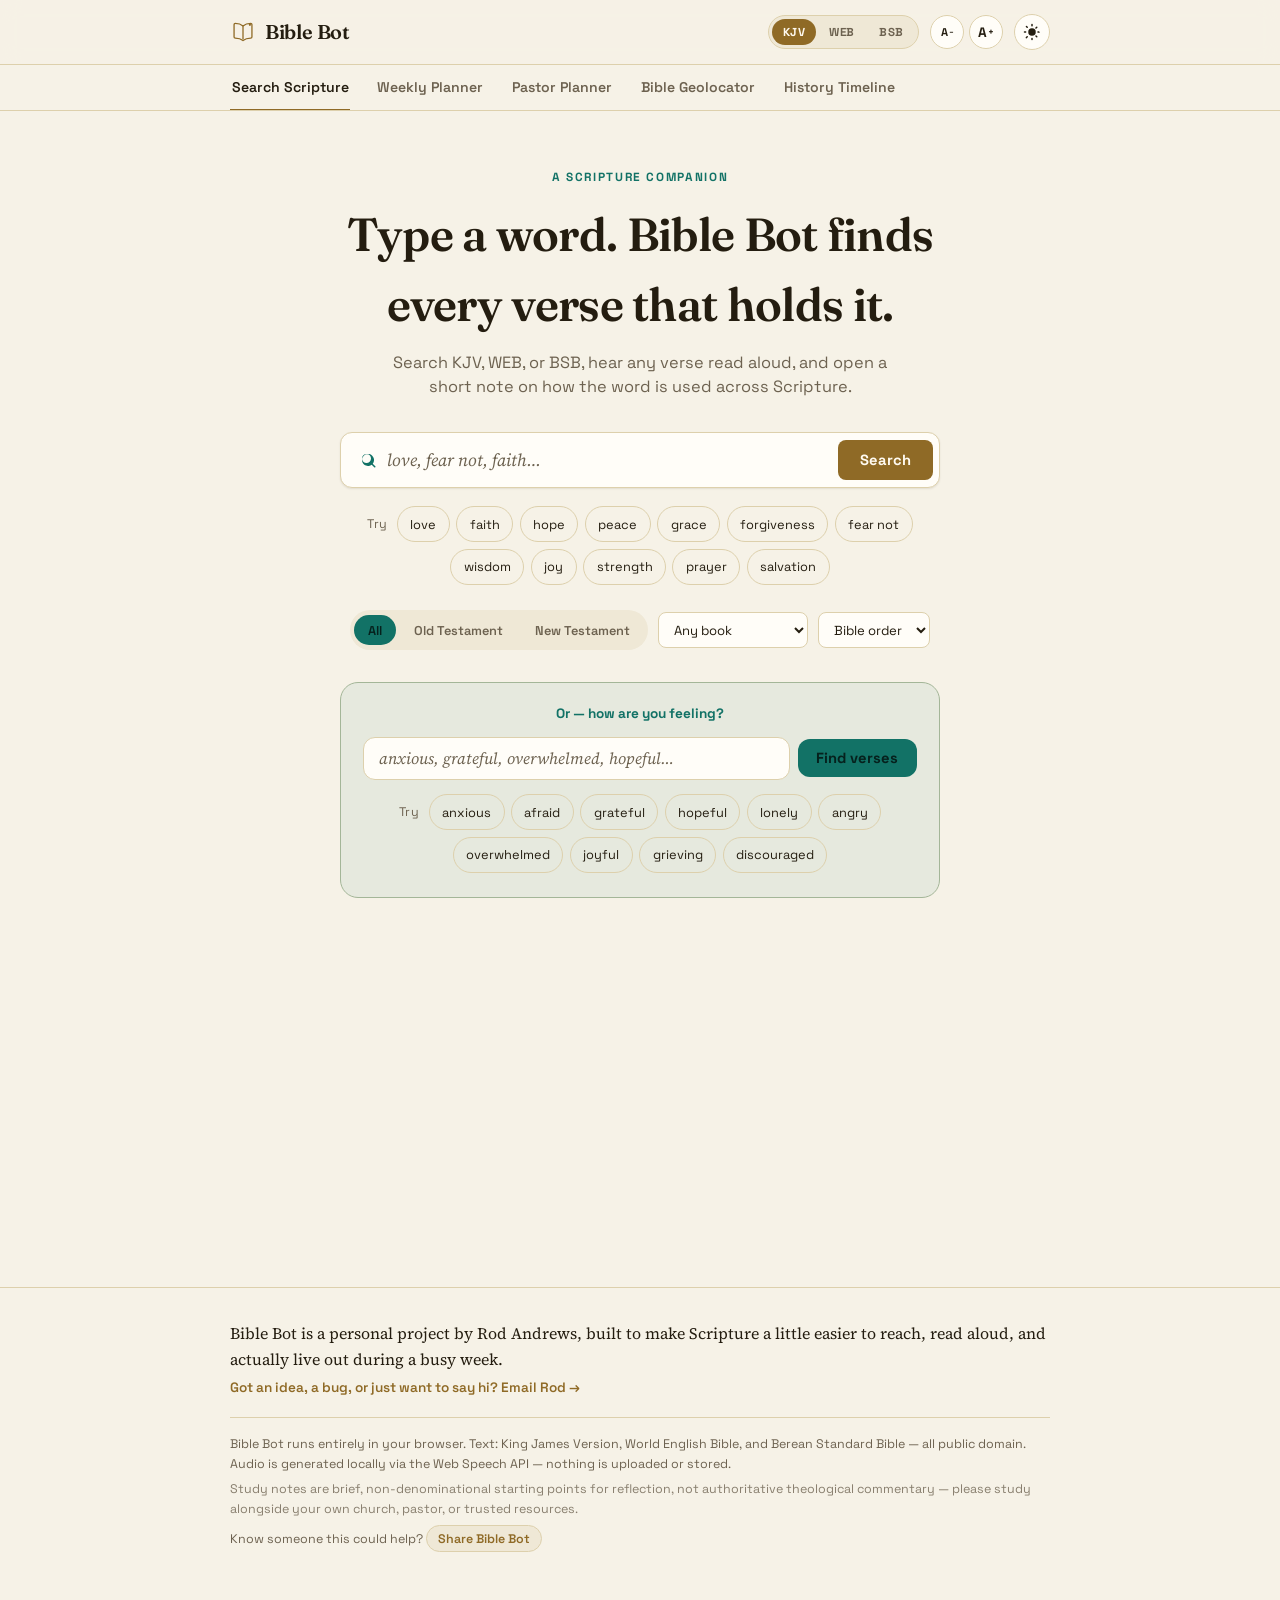
==== commit 2162f2df: "Zoomable real map, ADHD focus mode, and full VPS deploy package Map - Replace the fixed pre-projecte" ====
--- a/index.html
+++ b/index.html
@@ -6,7 +6,7 @@
 <title>Bible Bot — Search Scripture, Listen, and Build a Weekly Plan</title>
 <meta name="description" content="Search the Bible by word, feeling, or place across KJV, WEB, and BSB. Listen to any verse, build a weekly growth plan from a goal or a sermon, and explore Scripture by ancient geography — free, and works on any device." />
 <meta name="keywords" content="bible search, bible app, weekly bible plan, bible verses by feeling, bible verses by topic, sermon notes, bible geography, KJV, BSB, WEB bible" />
-<link rel="canonical" href="https://kypher.io/" />
+<link rel="canonical" href="https://kypher.cc/" />
 <meta name="robots" content="index, follow" />
 <meta name="author" content="Rod Andrews" />
 
@@ -14,14 +14,14 @@
 <meta property="og:site_name" content="Bible Bot" />
 <meta property="og:title" content="Bible Bot — Search Scripture, Listen, and Build a Weekly Plan" />
 <meta property="og:description" content="Free Bible search with audio, a weekly growth planner built from your goals or your pastor's sermon, and a map to explore verses by ancient geography." />
-<meta property="og:url" content="https://kypher.io/" />
-<meta property="og:image" content="https://kypher.io/social-card.png" />
+<meta property="og:url" content="https://kypher.cc/" />
+<meta property="og:image" content="https://kypher.cc/social-card.png" />
 <meta property="og:image:width" content="1200" />
 <meta property="og:image:height" content="630" />
 <meta name="twitter:card" content="summary_large_image" />
 <meta name="twitter:title" content="Bible Bot — Search Scripture, Listen, and Build a Weekly Plan" />
 <meta name="twitter:description" content="Free Bible search with audio, a weekly growth planner built from your goals or a sermon, and verses by ancient geography." />
-<meta name="twitter:image" content="https://kypher.io/social-card.png" />
+<meta name="twitter:image" content="https://kypher.cc/social-card.png" />
 
 <link rel="icon" href="data:image/svg+xml,%3Csvg xmlns='http://www.w3.org/2000/svg' viewBox='0 0 100 100'%3E%3Ctext y='.9em' font-size='90'%3E📖%3C/text%3E%3C/svg%3E" />
 <link rel="apple-touch-icon" href="icons/icon-192.png" />
@@ -41,7 +41,7 @@
   "@context": "https://schema.org",
   "@type": "WebApplication",
   "name": "Bible Bot",
-  "url": "https://kypher.io/",
+  "url": "https://kypher.cc/",
   "description": "Free Bible search with audio, a weekly growth planner built from a goal or a sermon, and verses explored by ancient geography.",
   "applicationCategory": "LifestyleApplication",
   "operatingSystem": "Any",
@@ -232,7 +232,7 @@
     <div class="wrap">
       <div id="geoMapPanel" class="geo-panel">
         <svg id="geoMap" class="geo-map" viewBox="0 0 800 560" role="img" aria-label="Stylized map of the ancient Near East and Mediterranean"></svg>
-        <p class="geo-map-caption">A stylized, not-to-scale map — for getting your bearings, not for navigation.</p>
+        <p class="geo-map-caption">Real coastlines, rivers and lakes (Natural Earth). Tap a region to zoom in.</p>
       </div>
       <div id="geoRegionPanel" class="geo-panel" hidden></div>
       <div id="geoLocationPanel" class="geo-panel" hidden></div>
--- a/styles.css
+++ b/styles.css
@@ -438,7 +438,19 @@
   display:flex; align-items:flex-start; gap:.6rem; font-family: var(--font-ui); font-size:.9rem;
   background: var(--bg-soft); border-radius: var(--radius-sm); padding: .7rem .8rem; cursor:pointer;
 }
-.plan-day-checkbox{ margin-top:.15rem; width:16px; height:16px; accent-color: var(--signal); flex-shrink:0; cursor:pointer; }
+/* Focus mode: only today's step is shown. */
+.plan-root.is-focus-mode .plan-day:not(.is-today){ display:none; }
+.plan-root.is-focus-mode .plan-progress{ opacity:.75; }
+.btn-focus[aria-pressed="true"]{ background: var(--signal); color:#06211d; border-color: var(--signal); }
+.btn-focus[disabled]{ opacity:.45; cursor:not-allowed; }
+
+/* Comfortable tap targets (>=44px) on primary controls. */
+.action-btn{ min-height: 40px; }
+.btn-small{ min-height: 40px; }
+.tag-btn{ min-height: 36px; }
+.nav-tab{ min-height: 44px; }
+
+.plan-day-checkbox{ margin-top:.1rem; width:22px; height:22px; accent-color: var(--signal); flex-shrink:0; cursor:pointer; }
 
 /* ---------- Text size control ---------- */
 .text-size-control{ display:flex; align-items:center; gap:.3rem; }
@@ -464,28 +476,55 @@
 .geo-panel{ background: var(--bg-elevated); border:1px solid var(--border); border-radius: var(--radius-lg); padding: 1.5rem; }
 .geo-map{
   width:100%; height:auto; display:block; border-radius: var(--radius-md);
-  background: color-mix(in srgb, var(--signal) 9%, var(--bg-soft));
-}
-.geo-map-caption{ text-align:center; font-family: var(--font-ui); font-size:.78rem; color: var(--text-muted); margin: .8rem 0 0; }
+  border: 1px solid var(--border); touch-action: manipulation;
+}
+.geo-map-region{ margin: 1rem 0 0; }
+.geo-map-caption{ text-align:center; font-family: var(--font-ui); font-size:.78rem; color: var(--text-muted); margin: .7rem 0 1.2rem; }
+.geo-sea{ fill: color-mix(in srgb, var(--signal) 13%, var(--bg-soft)); }
 .geo-land{
-  fill: color-mix(in srgb, var(--gold) 20%, var(--bg-elevated));
-  stroke: color-mix(in srgb, var(--gold) 50%, var(--border)); stroke-width:1;
-}
+  fill: color-mix(in srgb, var(--gold) 22%, var(--bg-elevated));
+  stroke: color-mix(in srgb, var(--gold) 55%, var(--border)); stroke-width:.8;
+  stroke-linejoin: round;
+}
+.geo-lake{ fill: color-mix(in srgb, var(--signal) 32%, var(--bg-soft)); stroke:none; }
+.geo-river{
+  fill:none; stroke: color-mix(in srgb, var(--signal) 55%, transparent);
+  stroke-width:1.6; stroke-linecap:round; stroke-linejoin:round;
+}
+
 .geo-region{ cursor:pointer; }
-.geo-region ellipse{
-  fill: color-mix(in srgb, var(--signal) 30%, var(--bg-elevated)); stroke: var(--signal); stroke-width:1.5; opacity:.8;
+.geo-region-hit{ fill: transparent; }
+.geo-region-shape{
+  fill: color-mix(in srgb, var(--signal) 34%, var(--bg-elevated)); stroke: var(--signal); stroke-width:1.5; opacity:.82;
   transition: opacity .15s, stroke-width .15s;
 }
-.geo-region:hover ellipse, .geo-region:focus-visible ellipse{ opacity:1; stroke-width:2.5; }
+.geo-region:hover .geo-region-shape,
+.geo-region:focus-visible .geo-region-shape{ opacity:1; stroke-width:3; }
 .geo-region:focus-visible{ outline:none; }
 .geo-region-label{
-  font-family: var(--font-display); font-weight:600; font-size:16px; fill: var(--text); pointer-events:none;
-  paint-order: stroke; stroke: var(--bg); stroke-width: 3px;
+  font-family: var(--font-display); font-weight:600; font-size:16px; fill: var(--text); cursor:pointer;
+  paint-order: stroke; stroke: var(--bg); stroke-width: 3.5px;
 }
 .geo-region-sublabel{
-  font-family: var(--font-ui); font-size:10px; fill: var(--text-muted); pointer-events:none;
-  paint-order: stroke; stroke: var(--bg); stroke-width: 3px;
-}
+  font-family: var(--font-ui); font-size:10px; fill: var(--text-muted); cursor:pointer;
+  paint-order: stroke; stroke: var(--bg); stroke-width: 3.5px;
+}
+
+.geo-pin{ cursor:pointer; }
+.geo-pin:focus-visible{ outline:none; }
+.geo-pin-hit{ fill: transparent; }
+.geo-pin-dot{
+  fill: var(--signal); stroke: var(--bg); stroke-width:2.5;
+  transition: r .12s ease, fill .12s ease;
+}
+.geo-pin:hover .geo-pin-dot,
+.geo-pin:focus-visible .geo-pin-dot{ r: 10; }
+.geo-pin.is-active .geo-pin-dot{ fill: var(--gold); r: 10; }
+.geo-pin-label{
+  font-family: var(--font-ui); font-weight:700; font-size:12px; fill: var(--text); cursor:pointer;
+  paint-order: stroke; stroke: var(--bg); stroke-width: 3.5px;
+}
+.geo-pin.is-active .geo-pin-label{ fill: var(--gold); }
 
 .geo-region-title{ font-family: var(--font-display); font-weight:600; font-size: clamp(1.4rem, 3vw, 1.8rem); margin: 0 0 .5rem; }
 .geo-region-blurb{ font-family: var(--font-body); font-size: 1.05rem; line-height:1.6; color: var(--text); margin: 0 0 1.4rem; max-width: 60ch; }
